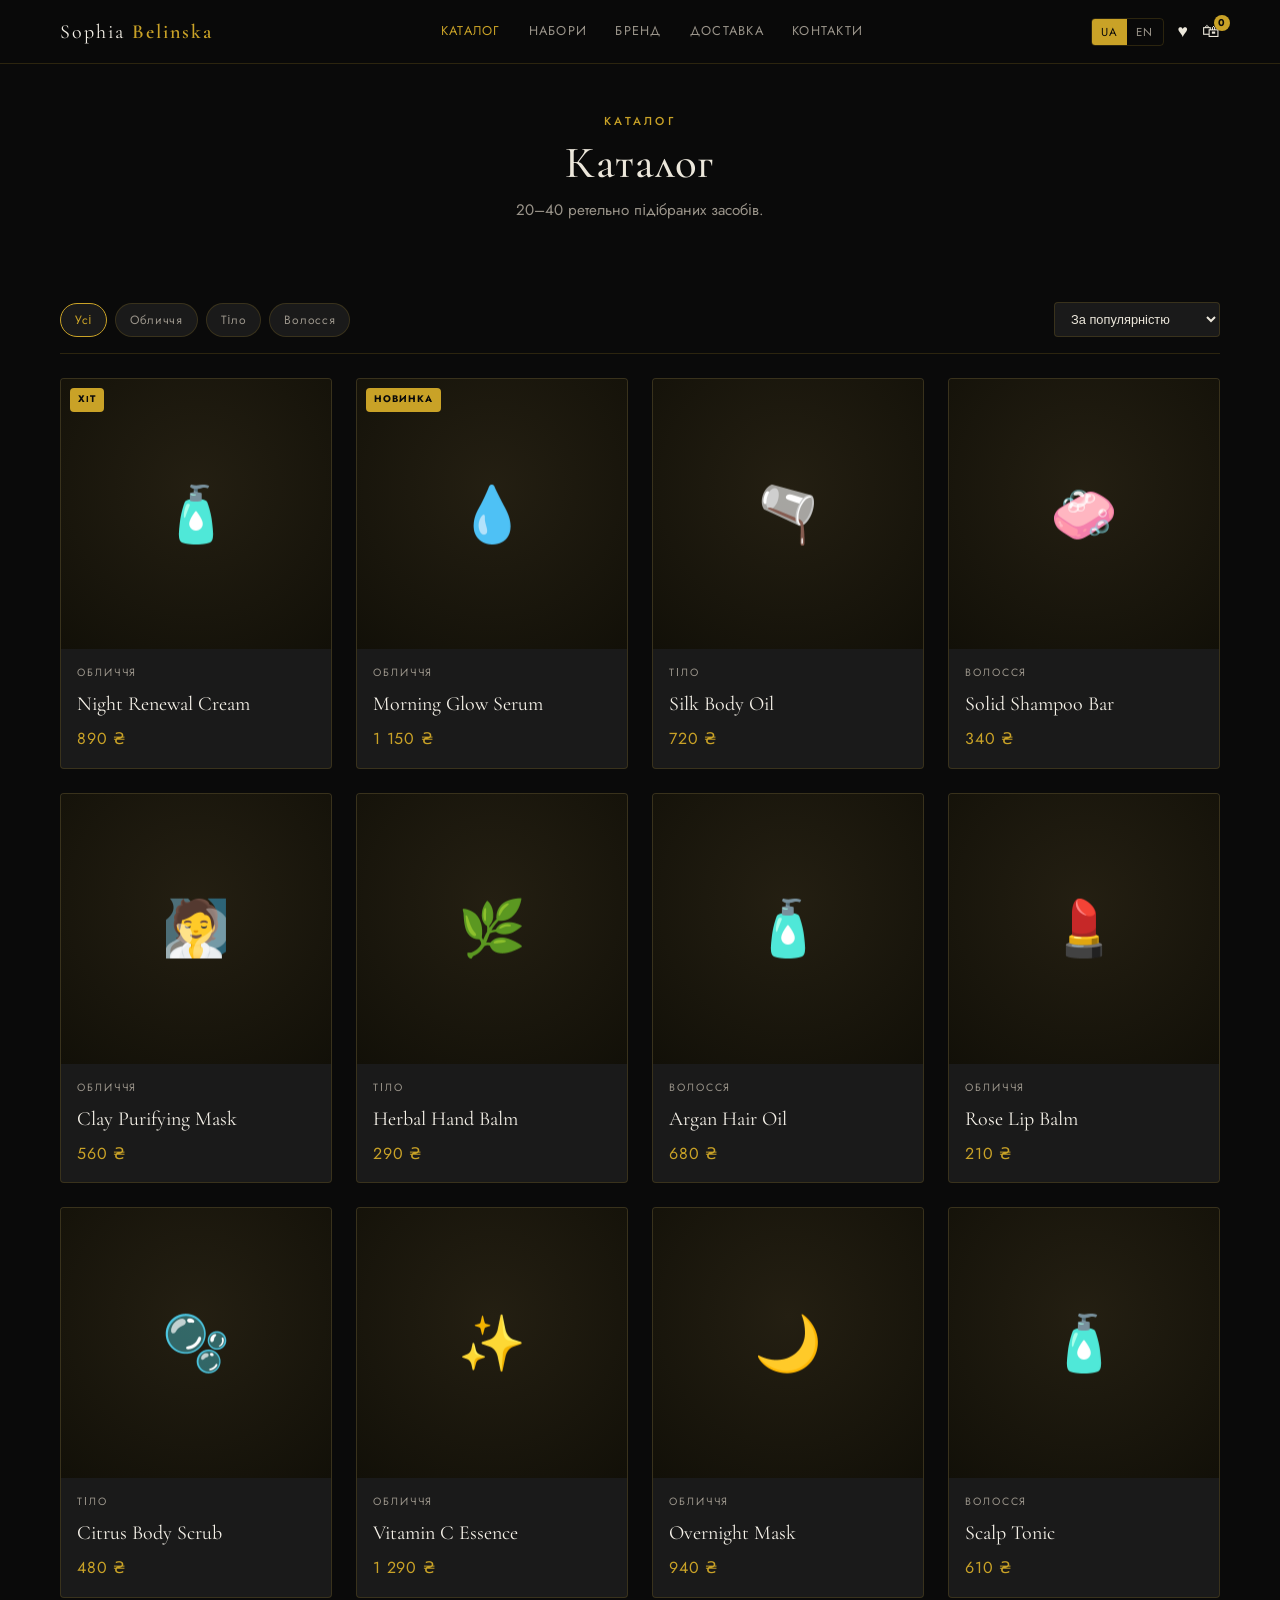
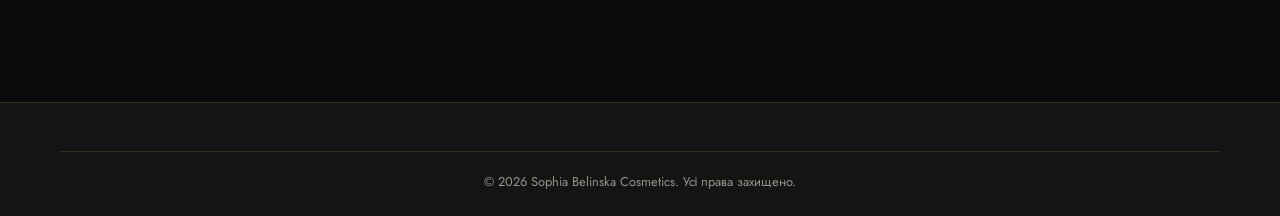
==== catalog.html @ 3508a767 "Прототип вітрини: головна, каталог, картка товару" ====
<!DOCTYPE html>
<html lang="ua">
<head>
  <meta charset="UTF-8" />
  <meta name="viewport" content="width=device-width, initial-scale=1.0" />
  <title>Каталог — Sophia Belinska Cosmetics</title>
  <meta name="description" content="Каталог преміальної косметики Sophia Belinska." />
  <link rel="preconnect" href="https://fonts.googleapis.com" />
  <link rel="preconnect" href="https://fonts.gstatic.com" crossorigin />
  <link href="https://fonts.googleapis.com/css2?family=Cormorant+Garamond:wght@400;500;600&family=Jost:wght@300;400;500&display=swap" rel="stylesheet" />
  <link rel="stylesheet" href="css/style.css" />
</head>
<body>
  <header class="header">
    <div class="container header-inner">
      <a href="index.html" class="logo">Sophia <b>Belinska</b></a>
      <nav class="nav">
        <a href="catalog.html" class="active" data-i18n="nav.catalog">Каталог</a>
        <a href="catalog.html" data-i18n="nav.bundles">Набори</a>
        <a href="index.html#about" data-i18n="nav.about">Бренд</a>
        <a href="index.html" data-i18n="nav.delivery">Доставка</a>
        <a href="index.html" data-i18n="nav.contacts">Контакти</a>
      </nav>
      <div class="header-actions">
        <div class="lang">
          <button data-lang="ua">UA</button>
          <button data-lang="en">EN</button>
        </div>
        <button class="icon-btn" aria-label="Wishlist">♥</button>
        <button class="icon-btn" aria-label="Cart">🛍<span class="cart-count">0</span></button>
        <button class="burger" aria-label="Menu"><span></span><span></span><span></span></button>
      </div>
    </div>
  </header>

  <nav class="mobile-menu">
    <a href="catalog.html" data-i18n="nav.catalog">Каталог</a>
    <a href="catalog.html" data-i18n="nav.bundles">Набори</a>
    <a href="index.html#about" data-i18n="nav.about">Бренд</a>
    <a href="index.html" data-i18n="nav.delivery">Доставка</a>
    <a href="index.html" data-i18n="nav.contacts">Контакти</a>
  </nav>

  <div class="container">
    <div class="catalog-head">
      <p class="eyebrow" data-i18n="catalog.title">Каталог</p>
      <h1 class="section-title" data-i18n="catalog.title">Каталог</h1>
      <p class="section-sub" data-i18n="catalog.sub">20–40 ретельно підібраних засобів.</p>
    </div>

    <div class="toolbar">
      <div class="filters">
        <button class="chip active" data-i18n="filter.all">Усі</button>
        <button class="chip" data-i18n="filter.face">Обличчя</button>
        <button class="chip" data-i18n="filter.body">Тіло</button>
        <button class="chip" data-i18n="filter.hair">Волосся</button>
      </div>
      <select class="select">
        <option data-i18n="sort.popular">За популярністю</option>
        <option data-i18n="sort.priceAsc">Ціна: за зростанням</option>
        <option data-i18n="sort.priceDesc">Ціна: за спаданням</option>
      </select>
    </div>

    <div class="grid" style="padding-bottom:64px">
      <div class="card-wrap"><span class="card-badge" data-i18n="badge.best">Хіт</span><a href="product.html" class="card"><div class="card-media">🧴</div><div class="card-body"><span class="card-cat" data-i18n="cat.face">Обличчя</span><span class="card-name">Night Renewal Cream</span><span class="card-price">890 ₴</span></div></a></div>
      <div class="card-wrap"><span class="card-badge" data-i18n="badge.new">Новинка</span><a href="product.html" class="card"><div class="card-media">💧</div><div class="card-body"><span class="card-cat" data-i18n="cat.face">Обличчя</span><span class="card-name">Morning Glow Serum</span><span class="card-price">1 150 ₴</span></div></a></div>
      <div class="card-wrap"><a href="product.html" class="card"><div class="card-media">🫗</div><div class="card-body"><span class="card-cat" data-i18n="cat.body">Тіло</span><span class="card-name">Silk Body Oil</span><span class="card-price">720 ₴</span></div></a></div>
      <div class="card-wrap"><a href="product.html" class="card"><div class="card-media">🧼</div><div class="card-body"><span class="card-cat" data-i18n="cat.hair">Волосся</span><span class="card-name">Solid Shampoo Bar</span><span class="card-price">340 ₴</span></div></a></div>
      <div class="card-wrap"><a href="product.html" class="card"><div class="card-media">🧖</div><div class="card-body"><span class="card-cat" data-i18n="cat.face">Обличчя</span><span class="card-name">Clay Purifying Mask</span><span class="card-price">560 ₴</span></div></a></div>
      <div class="card-wrap"><a href="product.html" class="card"><div class="card-media">🌿</div><div class="card-body"><span class="card-cat" data-i18n="cat.body">Тіло</span><span class="card-name">Herbal Hand Balm</span><span class="card-price">290 ₴</span></div></a></div>
      <div class="card-wrap"><a href="product.html" class="card"><div class="card-media">🧴</div><div class="card-body"><span class="card-cat" data-i18n="cat.hair">Волосся</span><span class="card-name">Argan Hair Oil</span><span class="card-price">680 ₴</span></div></a></div>
      <div class="card-wrap"><a href="product.html" class="card"><div class="card-media">💄</div><div class="card-body"><span class="card-cat" data-i18n="cat.face">Обличчя</span><span class="card-name">Rose Lip Balm</span><span class="card-price">210 ₴</span></div></a></div>
      <div class="card-wrap"><a href="product.html" class="card"><div class="card-media">🫧</div><div class="card-body"><span class="card-cat" data-i18n="cat.body">Тіло</span><span class="card-name">Citrus Body Scrub</span><span class="card-price">480 ₴</span></div></a></div>
      <div class="card-wrap"><a href="product.html" class="card"><div class="card-media">✨</div><div class="card-body"><span class="card-cat" data-i18n="cat.face">Обличчя</span><span class="card-name">Vitamin C Essence</span><span class="card-price">1 290 ₴</span></div></a></div>
      <div class="card-wrap"><a href="product.html" class="card"><div class="card-media">🌙</div><div class="card-body"><span class="card-cat" data-i18n="cat.face">Обличчя</span><span class="card-name">Overnight Mask</span><span class="card-price">940 ₴</span></div></a></div>
      <div class="card-wrap"><a href="product.html" class="card"><div class="card-media">🧴</div><div class="card-body"><span class="card-cat" data-i18n="cat.hair">Волосся</span><span class="card-name">Scalp Tonic</span><span class="card-price">610 ₴</span></div></a></div>
    </div>
  </div>

  <footer class="footer">
    <div class="container">
      <div class="footer-bottom">
        © 2026 Sophia Belinska Cosmetics. <span data-i18n="foot.rights">Усі права захищено.</span>
      </div>
    </div>
  </footer>

  <script src="js/app.js"></script>
</body>
</html>
---- css/style.css ----
/* ============================================================
   Sophia Belinska Cosmetics — Design System
   Luxury black/gold, mobile-first
   ============================================================ */

:root {
  /* Palette */
  --black: #0a0a0a;
  --black-soft: #141414;
  --black-card: #1a1a1a;
  --gold: #c9a227;
  --gold-light: #e6c65c;
  --gold-soft: #d4af37;
  --cream: #f5f1e8;
  --text: #ece7db;
  --text-muted: #9a948a;
  --line: rgba(201, 162, 39, 0.18);

  /* Typography */
  --font-head: "Cormorant Garamond", Georgia, "Times New Roman", serif;
  --font-body: "Jost", -apple-system, BlinkMacSystemFont, "Segoe UI", sans-serif;

  /* Layout */
  --maxw: 1200px;
  --radius: 4px;
  --header-h: 64px;
  --transition: 0.3s ease;
}

/* ---------- Reset ---------- */
*,
*::before,
*::after {
  box-sizing: border-box;
  margin: 0;
  padding: 0;
}

html {
  scroll-behavior: smooth;
  -webkit-text-size-adjust: 100%;
}

body {
  font-family: var(--font-body);
  background: var(--black);
  color: var(--text);
  line-height: 1.6;
  font-size: 16px;
  overflow-x: hidden;
}

img {
  max-width: 100%;
  display: block;
}

a {
  color: inherit;
  text-decoration: none;
  transition: color var(--transition);
}

button {
  font-family: inherit;
  cursor: pointer;
}

ul {
  list-style: none;
}

h1, h2, h3, h4 {
  font-family: var(--font-head);
  font-weight: 500;
  line-height: 1.15;
  letter-spacing: 0.5px;
}

/* ---------- Utilities ---------- */
.container {
  width: 100%;
  max-width: var(--maxw);
  margin: 0 auto;
  padding: 0 20px;
}

.gold {
  color: var(--gold);
}

.eyebrow {
  font-size: 0.72rem;
  letter-spacing: 0.28em;
  text-transform: uppercase;
  color: var(--gold);
  font-weight: 500;
}

.section {
  padding: 64px 0;
}

.section-title {
  font-size: clamp(1.8rem, 5vw, 2.8rem);
  text-align: center;
  margin: 8px 0 8px;
}

.section-sub {
  text-align: center;
  color: var(--text-muted);
  max-width: 540px;
  margin: 0 auto 40px;
  font-size: 0.95rem;
}

/* ---------- Buttons ---------- */
.btn {
  display: inline-flex;
  align-items: center;
  justify-content: center;
  gap: 8px;
  padding: 14px 32px;
  border: 1px solid var(--gold);
  background: transparent;
  color: var(--gold);
  font-size: 0.78rem;
  letter-spacing: 0.18em;
  text-transform: uppercase;
  border-radius: var(--radius);
  transition: all var(--transition);
}

.btn:hover {
  background: var(--gold);
  color: var(--black);
}

.btn-fill {
  background: var(--gold);
  color: var(--black);
}

.btn-fill:hover {
  background: var(--gold-light);
  border-color: var(--gold-light);
}

.btn-block {
  width: 100%;
}

/* ---------- Header ---------- */
.header {
  position: sticky;
  top: 0;
  z-index: 100;
  height: var(--header-h);
  background: rgba(10, 10, 10, 0.85);
  backdrop-filter: blur(12px);
  border-bottom: 1px solid var(--line);
}

.header-inner {
  height: 100%;
  display: flex;
  align-items: center;
  justify-content: space-between;
  gap: 16px;
}

.logo {
  font-family: var(--font-head);
  font-size: 1.25rem;
  letter-spacing: 0.1em;
  color: var(--cream);
  white-space: nowrap;
}

.logo b {
  color: var(--gold);
  font-weight: 600;
}

/* Desktop nav */
.nav {
  display: none;
  gap: 28px;
}

.nav a {
  font-size: 0.8rem;
  letter-spacing: 0.1em;
  text-transform: uppercase;
  color: var(--text-muted);
}

.nav a:hover,
.nav a.active {
  color: var(--gold);
}

.header-actions {
  display: flex;
  align-items: center;
  gap: 14px;
}

.icon-btn {
  background: none;
  border: none;
  color: var(--text);
  font-size: 1.1rem;
  line-height: 1;
  position: relative;
  transition: color var(--transition);
}

.icon-btn:hover {
  color: var(--gold);
}

.cart-count {
  position: absolute;
  top: -8px;
  right: -10px;
  background: var(--gold);
  color: var(--black);
  font-size: 0.62rem;
  font-weight: 700;
  min-width: 16px;
  height: 16px;
  border-radius: 8px;
  display: grid;
  place-items: center;
  padding: 0 4px;
}

/* Language switcher */
.lang {
  display: flex;
  border: 1px solid var(--line);
  border-radius: var(--radius);
  overflow: hidden;
}

.lang button {
  background: none;
  border: none;
  color: var(--text-muted);
  font-size: 0.72rem;
  letter-spacing: 0.1em;
  padding: 5px 9px;
  transition: all var(--transition);
}

.lang button.active {
  background: var(--gold);
  color: var(--black);
}

/* Burger */
.burger {
  display: inline-flex;
  flex-direction: column;
  gap: 4px;
  background: none;
  border: none;
  padding: 4px;
}

.burger span {
  width: 22px;
  height: 2px;
  background: var(--text);
  transition: var(--transition);
}

/* Mobile menu */
.mobile-menu {
  position: fixed;
  inset: var(--header-h) 0 0 0;
  background: var(--black);
  transform: translateX(100%);
  transition: transform var(--transition);
  z-index: 99;
  padding: 32px 24px;
  display: flex;
  flex-direction: column;
  gap: 4px;
}

.mobile-menu.open {
  transform: translateX(0);
}

.mobile-menu a {
  font-family: var(--font-head);
  font-size: 1.6rem;
  padding: 12px 0;
  border-bottom: 1px solid var(--line);
  color: var(--text);
}

.mobile-menu a:hover {
  color: var(--gold);
}

/* ---------- Hero (day/night) ---------- */
.hero {
  position: relative;
  min-height: calc(100vh - var(--header-h));
  display: grid;
  place-items: center;
  text-align: center;
  overflow: hidden;
  transition: background 1.2s ease;
  background: linear-gradient(160deg, #050505, #15130c 60%, #1d1708);
}

.hero.day {
  background: linear-gradient(160deg, #e9e2d2, #f3ecdc 60%, #efe7d2);
}

.hero-inner {
  position: relative;
  z-index: 2;
  padding: 40px 20px;
  transition: color 1.2s ease;
}

.hero.day .hero-inner {
  color: var(--black);
}

.hero h1 {
  font-size: clamp(2.6rem, 11vw, 6rem);
  letter-spacing: 0.02em;
  margin: 16px 0;
}

.hero p {
  max-width: 440px;
  margin: 0 auto 32px;
  color: var(--text-muted);
  transition: color 1.2s ease;
}

.hero.day p {
  color: #5a5245;
}

.hero-jar {
  font-size: clamp(4rem, 18vw, 9rem);
  line-height: 1;
  margin-bottom: 8px;
  transition: transform 1.2s ease, filter 1.2s ease;
  filter: drop-shadow(0 10px 30px rgba(201, 162, 39, 0.35));
}

.hero.day .hero-jar {
  filter: drop-shadow(0 10px 30px rgba(90, 82, 69, 0.2));
}

.hero-hint {
  position: absolute;
  bottom: 24px;
  left: 50%;
  transform: translateX(-50%);
  font-size: 0.72rem;
  letter-spacing: 0.2em;
  text-transform: uppercase;
  color: var(--text-muted);
  z-index: 2;
  animation: bob 2s ease-in-out infinite;
}

@keyframes bob {
  0%, 100% { transform: translate(-50%, 0); }
  50% { transform: translate(-50%, 8px); }
}

/* ---------- Product grid ---------- */
.grid {
  display: grid;
  grid-template-columns: repeat(2, 1fr);
  gap: 16px;
}

.card {
  background: var(--black-card);
  border: 1px solid var(--line);
  border-radius: var(--radius);
  overflow: hidden;
  transition: transform var(--transition), border-color var(--transition);
  display: flex;
  flex-direction: column;
}

.card:hover {
  transform: translateY(-4px);
  border-color: var(--gold);
}

.card-media {
  aspect-ratio: 1 / 1;
  display: grid;
  place-items: center;
  font-size: 3.4rem;
  background: radial-gradient(circle at 50% 40%, #241f12, #121008);
}

.card-body {
  padding: 16px;
  display: flex;
  flex-direction: column;
  gap: 6px;
  flex: 1;
}

.card-cat {
  font-size: 0.66rem;
  letter-spacing: 0.18em;
  text-transform: uppercase;
  color: var(--text-muted);
}

.card-name {
  font-family: var(--font-head);
  font-size: 1.25rem;
  color: var(--cream);
}

.card-price {
  margin-top: auto;
  color: var(--gold);
  font-size: 1rem;
  letter-spacing: 0.05em;
}

.card-badge {
  position: absolute;
  top: 10px;
  left: 10px;
  background: var(--gold);
  color: var(--black);
  font-size: 0.6rem;
  font-weight: 700;
  letter-spacing: 0.1em;
  text-transform: uppercase;
  padding: 4px 8px;
  border-radius: var(--radius);
}

.card-wrap {
  position: relative;
}

/* ---------- Category strip ---------- */
.cats {
  display: grid;
  grid-template-columns: repeat(2, 1fr);
  gap: 14px;
}

.cat {
  position: relative;
  aspect-ratio: 3 / 4;
  border: 1px solid var(--line);
  border-radius: var(--radius);
  display: grid;
  place-items: center;
  text-align: center;
  background: radial-gradient(circle at 50% 30%, #211c11, #0d0b07);
  transition: border-color var(--transition);
}

.cat:hover {
  border-color: var(--gold);
}

.cat-icon {
  font-size: 2.6rem;
  margin-bottom: 10px;
}

.cat-name {
  font-family: var(--font-head);
  font-size: 1.2rem;
}

/* ---------- Footer ---------- */
.footer {
  background: var(--black-soft);
  border-top: 1px solid var(--line);
  padding: 48px 0 24px;
  margin-top: 40px;
}

.footer-grid {
  display: grid;
  gap: 32px;
  margin-bottom: 32px;
}

.footer h4 {
  font-family: var(--font-body);
  font-size: 0.78rem;
  letter-spacing: 0.18em;
  text-transform: uppercase;
  color: var(--gold);
  margin-bottom: 14px;
}

.footer ul li {
  margin-bottom: 8px;
}

.footer a {
  color: var(--text-muted);
  font-size: 0.9rem;
}

.footer a:hover {
  color: var(--gold);
}

.footer-bottom {
  border-top: 1px solid var(--line);
  padding-top: 20px;
  text-align: center;
  color: var(--text-muted);
  font-size: 0.8rem;
}

/* ---------- Breadcrumb ---------- */
.breadcrumb {
  padding: 20px 0;
  font-size: 0.8rem;
  color: var(--text-muted);
}

.breadcrumb a:hover { color: var(--gold); }

/* ---------- Catalog layout ---------- */
.catalog-head {
  text-align: center;
  padding: 48px 0 24px;
}

.toolbar {
  display: flex;
  flex-wrap: wrap;
  gap: 10px;
  align-items: center;
  justify-content: space-between;
  padding: 16px 0;
  border-bottom: 1px solid var(--line);
  margin-bottom: 24px;
}

.filters {
  display: flex;
  flex-wrap: wrap;
  gap: 8px;
}

.chip {
  background: var(--black-card);
  border: 1px solid var(--line);
  color: var(--text-muted);
  font-size: 0.75rem;
  letter-spacing: 0.06em;
  padding: 7px 14px;
  border-radius: 999px;
  transition: all var(--transition);
}

.chip.active,
.chip:hover {
  border-color: var(--gold);
  color: var(--gold);
}

.select {
  background: var(--black-card);
  border: 1px solid var(--line);
  color: var(--text);
  padding: 8px 12px;
  border-radius: var(--radius);
  font-size: 0.8rem;
}

/* ---------- Product detail ---------- */
.pdp {
  display: grid;
  gap: 28px;
  padding: 24px 0 48px;
}

.pdp-gallery {
  display: flex;
  flex-direction: column;
  gap: 12px;
}

.pdp-main {
  aspect-ratio: 1 / 1;
  background: radial-gradient(circle at 50% 40%, #241f12, #121008);
  border: 1px solid var(--line);
  border-radius: var(--radius);
  display: grid;
  place-items: center;
  font-size: 7rem;
}

.pdp-thumbs {
  display: flex;
  gap: 10px;
}

.pdp-thumb {
  width: 68px;
  height: 68px;
  border: 1px solid var(--line);
  border-radius: var(--radius);
  display: grid;
  place-items: center;
  font-size: 1.6rem;
  background: #16130b;
  transition: border-color var(--transition);
}

.pdp-thumb.active,
.pdp-thumb:hover { border-color: var(--gold); }

.pdp-title {
  font-size: clamp(1.9rem, 6vw, 2.6rem);
  margin: 6px 0 10px;
}

.pdp-price {
  color: var(--gold);
  font-size: 1.6rem;
  margin: 10px 0 20px;
}

.rating { color: var(--gold); letter-spacing: 2px; }

.variant-group { margin: 18px 0; }

.variant-label {
  font-size: 0.72rem;
  letter-spacing: 0.16em;
  text-transform: uppercase;
  color: var(--text-muted);
  margin-bottom: 10px;
}

.variant-opts { display: flex; flex-wrap: wrap; gap: 8px; }

.variant {
  border: 1px solid var(--line);
  background: var(--black-card);
  color: var(--text);
  padding: 9px 16px;
  border-radius: var(--radius);
  font-size: 0.82rem;
  transition: all var(--transition);
}

.variant.active,
.variant:hover { border-color: var(--gold); color: var(--gold); }

.pdp-actions {
  display: flex;
  gap: 12px;
  margin: 24px 0;
}

.qty {
  display: flex;
  align-items: center;
  border: 1px solid var(--line);
  border-radius: var(--radius);
}

.qty button {
  background: none;
  border: none;
  color: var(--gold);
  font-size: 1.2rem;
  width: 42px;
  height: 48px;
}

.qty input {
  width: 44px;
  background: none;
  border: none;
  color: var(--text);
  text-align: center;
  font-size: 1rem;
}

.accordion {
  border-top: 1px solid var(--line);
  margin-top: 28px;
}

.acc-item { border-bottom: 1px solid var(--line); }

.acc-head {
  width: 100%;
  background: none;
  border: none;
  color: var(--text);
  text-align: left;
  padding: 18px 0;
  display: flex;
  justify-content: space-between;
  align-items: center;
  font-size: 0.78rem;
  letter-spacing: 0.14em;
  text-transform: uppercase;
}

.acc-head:hover { color: var(--gold); }

.acc-body {
  display: none;
  padding: 0 0 18px;
  color: var(--text-muted);
  font-size: 0.92rem;
}

.acc-item.open .acc-body { display: block; }
.acc-item.open .acc-head { color: var(--gold); }

/* Sticky add-to-cart on mobile */
.sticky-buy {
  position: fixed;
  left: 0; right: 0; bottom: 0;
  background: rgba(10,10,10,0.95);
  backdrop-filter: blur(10px);
  border-top: 1px solid var(--line);
  padding: 12px 20px;
  display: flex;
  gap: 12px;
  align-items: center;
  z-index: 90;
}

.sticky-buy .sb-price { color: var(--gold); font-size: 1.1rem; }

/* ---------- Responsive ---------- */
@media (min-width: 560px) {
  .grid { grid-template-columns: repeat(3, 1fr); }
  .cats { grid-template-columns: repeat(4, 1fr); }
}

@media (min-width: 900px) {
  .nav { display: flex; }
  .burger { display: none; }
  .grid { grid-template-columns: repeat(4, 1fr); gap: 24px; }
  .footer-grid { grid-template-columns: 2fr 1fr 1fr 1fr; }
  .pdp { grid-template-columns: 1fr 1fr; gap: 48px; align-items: start; }
  .pdp-gallery { flex-direction: row-reverse; }
  .pdp-main { flex: 1; }
  .pdp-thumbs { flex-direction: column; }
  .sticky-buy { display: none; }
  .section { padding: 88px 0; }
}

@media (prefers-reduced-motion: reduce) {
  *, *::before, *::after {
    animation-duration: 0.01ms !important;
    transition-duration: 0.01ms !important;
    scroll-behavior: auto !important;
  }
}
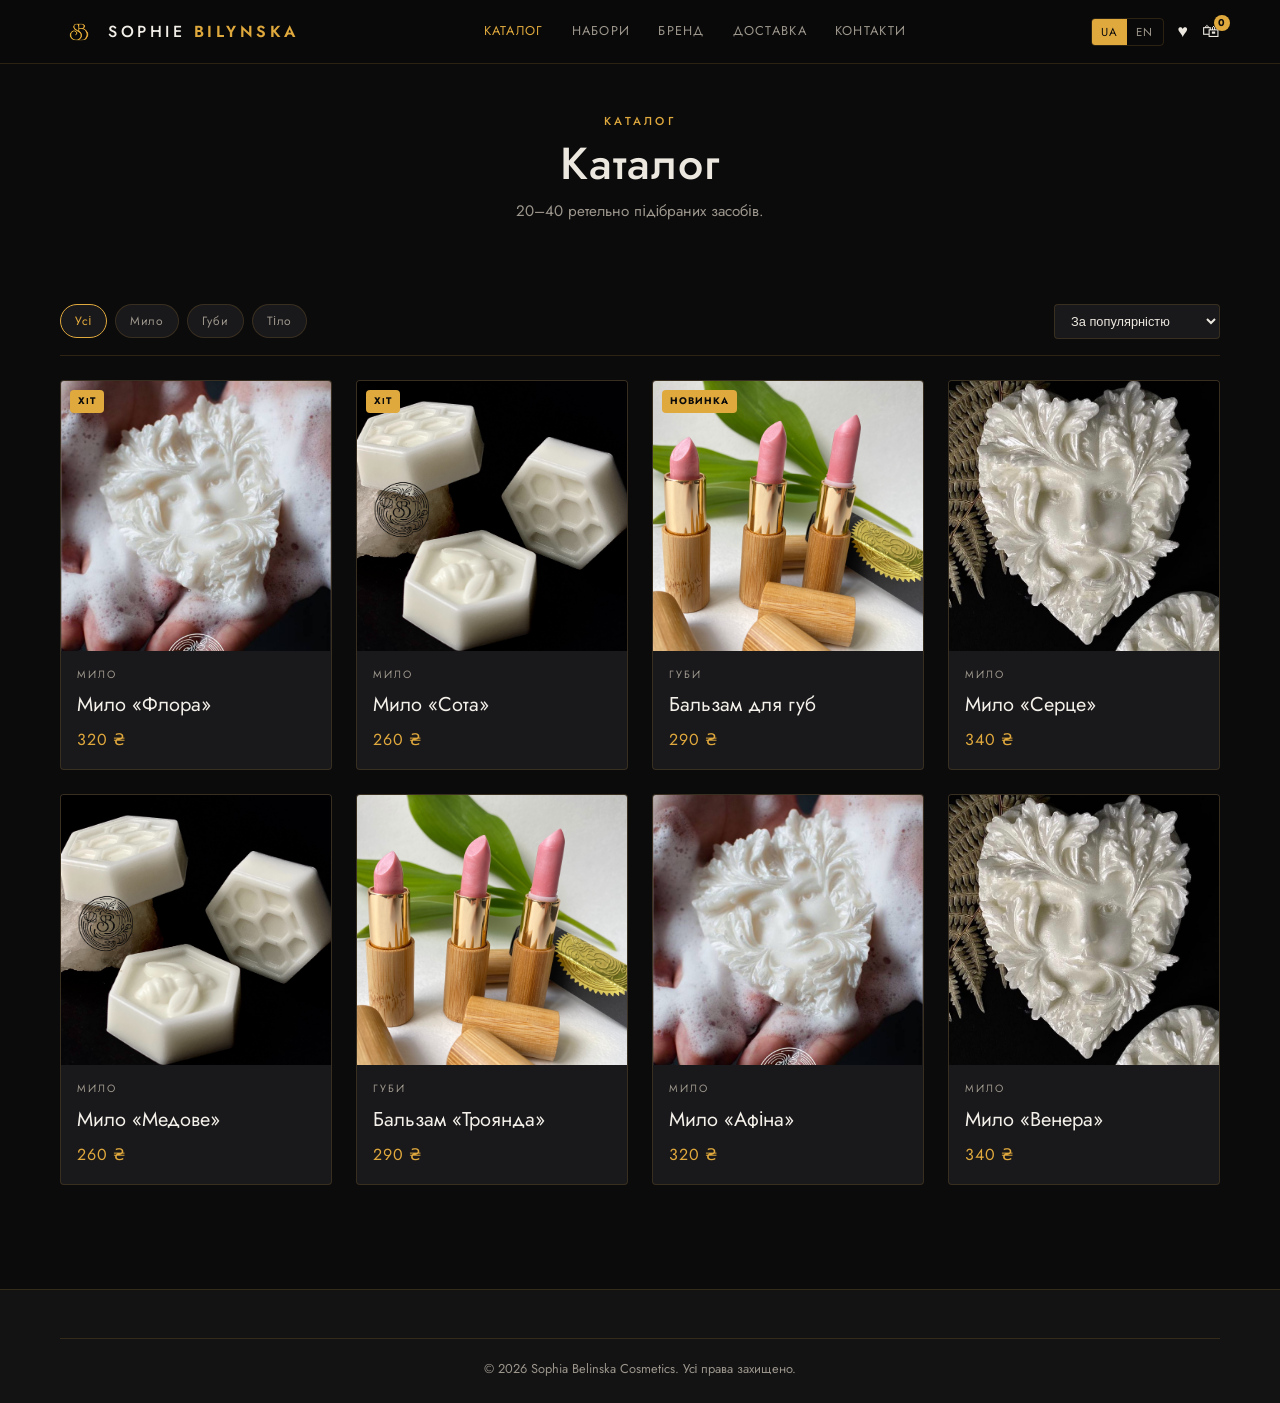
==== commit 7549c890: "Ребрендинг під реальні ассети: лого, фото продуктів, медове золото, Futura/Jost" ====
--- a/catalog.html
+++ b/catalog.html
@@ -7,13 +7,16 @@
   <meta name="description" content="Каталог преміальної косметики Sophia Belinska." />
   <link rel="preconnect" href="https://fonts.googleapis.com" />
   <link rel="preconnect" href="https://fonts.gstatic.com" crossorigin />
-  <link href="https://fonts.googleapis.com/css2?family=Cormorant+Garamond:wght@400;500;600&family=Jost:wght@300;400;500&display=swap" rel="stylesheet" />
+  <link href="https://fonts.googleapis.com/css2?family=Jost:wght@300;400;500;600;700&display=swap" rel="stylesheet" />
   <link rel="stylesheet" href="css/style.css" />
 </head>
 <body>
   <header class="header">
     <div class="container header-inner">
-      <a href="index.html" class="logo">Sophia <b>Belinska</b></a>
+      <a href="index.html" class="logo">
+        <img src="assets/logo/monogram.png" alt="Sophie Bilynska Cosmetics" />
+        <span class="logo-text">Sophie <b>Bilynska</b></span>
+      </a>
       <nav class="nav">
         <a href="catalog.html" class="active" data-i18n="nav.catalog">Каталог</a>
         <a href="catalog.html" data-i18n="nav.bundles">Набори</a>
@@ -51,9 +54,9 @@
     <div class="toolbar">
       <div class="filters">
         <button class="chip active" data-i18n="filter.all">Усі</button>
-        <button class="chip" data-i18n="filter.face">Обличчя</button>
-        <button class="chip" data-i18n="filter.body">Тіло</button>
-        <button class="chip" data-i18n="filter.hair">Волосся</button>
+        <button class="chip" data-i18n="cat.soap">Мило</button>
+        <button class="chip" data-i18n="cat.lips">Губи</button>
+        <button class="chip" data-i18n="cat.body">Тіло</button>
       </div>
       <select class="select">
         <option data-i18n="sort.popular">За популярністю</option>
@@ -63,18 +66,14 @@
     </div>
 
     <div class="grid" style="padding-bottom:64px">
-      <div class="card-wrap"><span class="card-badge" data-i18n="badge.best">Хіт</span><a href="product.html" class="card"><div class="card-media">🧴</div><div class="card-body"><span class="card-cat" data-i18n="cat.face">Обличчя</span><span class="card-name">Night Renewal Cream</span><span class="card-price">890 ₴</span></div></a></div>
-      <div class="card-wrap"><span class="card-badge" data-i18n="badge.new">Новинка</span><a href="product.html" class="card"><div class="card-media">💧</div><div class="card-body"><span class="card-cat" data-i18n="cat.face">Обличчя</span><span class="card-name">Morning Glow Serum</span><span class="card-price">1 150 ₴</span></div></a></div>
-      <div class="card-wrap"><a href="product.html" class="card"><div class="card-media">🫗</div><div class="card-body"><span class="card-cat" data-i18n="cat.body">Тіло</span><span class="card-name">Silk Body Oil</span><span class="card-price">720 ₴</span></div></a></div>
-      <div class="card-wrap"><a href="product.html" class="card"><div class="card-media">🧼</div><div class="card-body"><span class="card-cat" data-i18n="cat.hair">Волосся</span><span class="card-name">Solid Shampoo Bar</span><span class="card-price">340 ₴</span></div></a></div>
-      <div class="card-wrap"><a href="product.html" class="card"><div class="card-media">🧖</div><div class="card-body"><span class="card-cat" data-i18n="cat.face">Обличчя</span><span class="card-name">Clay Purifying Mask</span><span class="card-price">560 ₴</span></div></a></div>
-      <div class="card-wrap"><a href="product.html" class="card"><div class="card-media">🌿</div><div class="card-body"><span class="card-cat" data-i18n="cat.body">Тіло</span><span class="card-name">Herbal Hand Balm</span><span class="card-price">290 ₴</span></div></a></div>
-      <div class="card-wrap"><a href="product.html" class="card"><div class="card-media">🧴</div><div class="card-body"><span class="card-cat" data-i18n="cat.hair">Волосся</span><span class="card-name">Argan Hair Oil</span><span class="card-price">680 ₴</span></div></a></div>
-      <div class="card-wrap"><a href="product.html" class="card"><div class="card-media">💄</div><div class="card-body"><span class="card-cat" data-i18n="cat.face">Обличчя</span><span class="card-name">Rose Lip Balm</span><span class="card-price">210 ₴</span></div></a></div>
-      <div class="card-wrap"><a href="product.html" class="card"><div class="card-media">🫧</div><div class="card-body"><span class="card-cat" data-i18n="cat.body">Тіло</span><span class="card-name">Citrus Body Scrub</span><span class="card-price">480 ₴</span></div></a></div>
-      <div class="card-wrap"><a href="product.html" class="card"><div class="card-media">✨</div><div class="card-body"><span class="card-cat" data-i18n="cat.face">Обличчя</span><span class="card-name">Vitamin C Essence</span><span class="card-price">1 290 ₴</span></div></a></div>
-      <div class="card-wrap"><a href="product.html" class="card"><div class="card-media">🌙</div><div class="card-body"><span class="card-cat" data-i18n="cat.face">Обличчя</span><span class="card-name">Overnight Mask</span><span class="card-price">940 ₴</span></div></a></div>
-      <div class="card-wrap"><a href="product.html" class="card"><div class="card-media">🧴</div><div class="card-body"><span class="card-cat" data-i18n="cat.hair">Волосся</span><span class="card-name">Scalp Tonic</span><span class="card-price">610 ₴</span></div></a></div>
+      <div class="card-wrap"><span class="card-badge" data-i18n="badge.best">Хіт</span><a href="product.html" class="card"><div class="card-media-wrap"><div class="card-media" style="background-image:url('assets/products/soap-flora.jpg')"></div></div><div class="card-body"><span class="card-cat" data-i18n="cat.soap">Мило</span><span class="card-name">Мило «Флора»</span><span class="card-price">320 ₴</span></div></a></div>
+      <div class="card-wrap"><span class="card-badge" data-i18n="badge.best">Хіт</span><a href="product.html" class="card"><div class="card-media-wrap"><div class="card-media" style="background-image:url('assets/products/soap-honey.jpg')"></div></div><div class="card-body"><span class="card-cat" data-i18n="cat.soap">Мило</span><span class="card-name">Мило «Сота»</span><span class="card-price">260 ₴</span></div></a></div>
+      <div class="card-wrap"><span class="card-badge" data-i18n="badge.new">Новинка</span><a href="product.html" class="card"><div class="card-media-wrap"><div class="card-media" style="background-image:url('assets/products/lipstick.jpg')"></div></div><div class="card-body"><span class="card-cat" data-i18n="cat.lips">Губи</span><span class="card-name">Бальзам для губ</span><span class="card-price">290 ₴</span></div></a></div>
+      <div class="card-wrap"><a href="product.html" class="card"><div class="card-media-wrap"><div class="card-media" style="background-image:url('assets/products/soap-heart.png')"></div></div><div class="card-body"><span class="card-cat" data-i18n="cat.soap">Мило</span><span class="card-name">Мило «Серце»</span><span class="card-price">340 ₴</span></div></a></div>
+      <div class="card-wrap"><a href="product.html" class="card"><div class="card-media-wrap"><div class="card-media" style="background-image:url('assets/products/soap-honey.jpg')"></div></div><div class="card-body"><span class="card-cat" data-i18n="cat.soap">Мило</span><span class="card-name">Мило «Медове»</span><span class="card-price">260 ₴</span></div></a></div>
+      <div class="card-wrap"><a href="product.html" class="card"><div class="card-media-wrap"><div class="card-media" style="background-image:url('assets/products/lipstick.jpg')"></div></div><div class="card-body"><span class="card-cat" data-i18n="cat.lips">Губи</span><span class="card-name">Бальзам «Троянда»</span><span class="card-price">290 ₴</span></div></a></div>
+      <div class="card-wrap"><a href="product.html" class="card"><div class="card-media-wrap"><div class="card-media" style="background-image:url('assets/products/soap-flora.jpg')"></div></div><div class="card-body"><span class="card-cat" data-i18n="cat.soap">Мило</span><span class="card-name">Мило «Афіна»</span><span class="card-price">320 ₴</span></div></a></div>
+      <div class="card-wrap"><a href="product.html" class="card"><div class="card-media-wrap"><div class="card-media" style="background-image:url('assets/products/soap-heart.png')"></div></div><div class="card-body"><span class="card-cat" data-i18n="cat.soap">Мило</span><span class="card-name">Мило «Венера»</span><span class="card-price">340 ₴</span></div></a></div>
     </div>
   </div>
 
--- a/css/style.css
+++ b/css/style.css
@@ -1,24 +1,56 @@
 /* ============================================================
    Sophia Belinska Cosmetics — Design System
-   Luxury black/gold, mobile-first
+   Brand: warm honey-gold, black, pearl white, botanical, handcrafted
+   Mobile-first
    ============================================================ */
 
+/* Brand font: Futura PT (local, licensed). Public fallback: Jost. */
+@font-face {
+  font-family: "Futura PT";
+  src: url("../assets/fonts/FUTURAPTBOOK.OTF") format("opentype");
+  font-weight: 400;
+  font-display: swap;
+}
+@font-face {
+  font-family: "Futura PT";
+  src: url("../assets/fonts/FUTURAPTMEDIUM.OTF") format("opentype");
+  font-weight: 500;
+  font-display: swap;
+}
+@font-face {
+  font-family: "Futura PT";
+  src: url("../assets/fonts/FUTURAPTDEMI.OTF") format("opentype");
+  font-weight: 600;
+  font-display: swap;
+}
+@font-face {
+  font-family: "Futura PT";
+  src: url("../assets/fonts/FUTURAPTLIGHT.OTF") format("opentype");
+  font-weight: 300;
+  font-display: swap;
+}
+
 :root {
-  /* Palette */
-  --black: #0a0a0a;
-  --black-soft: #141414;
-  --black-card: #1a1a1a;
-  --gold: #c9a227;
-  --gold-light: #e6c65c;
-  --gold-soft: #d4af37;
-  --cream: #f5f1e8;
-  --text: #ece7db;
-  --text-muted: #9a948a;
-  --line: rgba(201, 162, 39, 0.18);
-
-  /* Typography */
-  --font-head: "Cormorant Garamond", Georgia, "Times New Roman", serif;
-  --font-body: "Jost", -apple-system, BlinkMacSystemFont, "Segoe UI", sans-serif;
+  /* Palette — warm honey gold from real packaging */
+  --black: #0b0b0c;
+  --black-soft: #131314;
+  --black-card: #19181a;
+  --gold: #e0a93d;
+  --gold-light: #f0c667;
+  --gold-soft: #cf9a34;
+  --gold-deep: #b9822a;
+  --pearl: #f3efe9;
+  --cream: #f3efe9;
+  --text: #ece8e0;
+  --text-muted: #9c968c;
+  --line: rgba(224, 169, 61, 0.16);
+
+  /* Gradient gold (matches the logo) */
+  --gold-grad: linear-gradient(135deg, #f0c667, #e0a93d 55%, #b9822a);
+
+  /* Typography — geometric, brand Futura with Jost fallback */
+  --font-head: "Futura PT", "Jost", -apple-system, BlinkMacSystemFont, "Segoe UI", sans-serif;
+  --font-body: "Futura PT", "Jost", -apple-system, BlinkMacSystemFont, "Segoe UI", sans-serif;
 
   /* Layout */
   --maxw: 1200px;
@@ -73,8 +105,17 @@
 h1, h2, h3, h4 {
   font-family: var(--font-head);
   font-weight: 500;
-  line-height: 1.15;
-  letter-spacing: 0.5px;
+  line-height: 1.18;
+  letter-spacing: 0.02em;
+  text-transform: none;
+}
+
+/* Gold gradient text accent */
+.gold-grad {
+  background: var(--gold-grad);
+  -webkit-background-clip: text;
+  background-clip: text;
+  color: transparent;
 }
 
 /* ---------- Utilities ---------- */
@@ -171,14 +212,27 @@
 }
 
 .logo {
+  display: flex;
+  align-items: center;
+  gap: 10px;
+  white-space: nowrap;
+}
+
+.logo img {
+  height: 38px;
+  width: auto;
+}
+
+.logo-text {
   font-family: var(--font-head);
-  font-size: 1.25rem;
-  letter-spacing: 0.1em;
+  font-size: 1rem;
+  letter-spacing: 0.22em;
+  text-transform: uppercase;
   color: var(--cream);
-  white-space: nowrap;
-}
-
-.logo b {
+  font-weight: 500;
+}
+
+.logo-text b {
   color: var(--gold);
   font-weight: 600;
 }
@@ -351,17 +405,40 @@
   color: #5a5245;
 }
 
-.hero-jar {
-  font-size: clamp(4rem, 18vw, 9rem);
-  line-height: 1;
-  margin-bottom: 8px;
-  transition: transform 1.2s ease, filter 1.2s ease;
-  filter: drop-shadow(0 10px 30px rgba(201, 162, 39, 0.35));
-}
-
-.hero.day .hero-jar {
-  filter: drop-shadow(0 10px 30px rgba(90, 82, 69, 0.2));
-}
+.hero-emblem {
+  width: clamp(120px, 34vw, 200px);
+  height: auto;
+  margin: 0 auto 4px;
+  transition: filter 1.2s ease, transform 1.2s ease;
+  filter: drop-shadow(0 12px 40px rgba(224, 169, 61, 0.45));
+}
+
+.hero.day .hero-emblem {
+  filter: drop-shadow(0 12px 40px rgba(120, 96, 50, 0.25));
+}
+
+.hero-photo {
+  position: absolute;
+  inset: 0;
+  z-index: 1;
+  background-size: cover;
+  background-position: center;
+  opacity: 0.22;
+  transition: opacity 1.2s ease;
+}
+
+.hero.day .hero-photo { opacity: 0.12; }
+
+.hero::after {
+  content: "";
+  position: absolute;
+  inset: 0;
+  z-index: 1;
+  background: radial-gradient(circle at 50% 42%, transparent 20%, rgba(11,11,12,0.7) 85%);
+  transition: opacity 1.2s ease;
+}
+
+.hero.day::after { opacity: 0; }
 
 .hero-hint {
   position: absolute;
@@ -405,11 +482,20 @@
 
 .card-media {
   aspect-ratio: 1 / 1;
+  background: #0d0c0e;
+  background-size: cover;
+  background-position: center;
   display: grid;
   place-items: center;
   font-size: 3.4rem;
-  background: radial-gradient(circle at 50% 40%, #241f12, #121008);
-}
+  transition: transform var(--transition);
+}
+
+.card:hover .card-media {
+  transform: scale(1.04);
+}
+
+.card-media-wrap { overflow: hidden; }
 
 .card-body {
   padding: 16px;
@@ -607,7 +693,9 @@
 
 .pdp-main {
   aspect-ratio: 1 / 1;
-  background: radial-gradient(circle at 50% 40%, #241f12, #121008);
+  background: #0d0c0e;
+  background-size: cover;
+  background-position: center;
   border: 1px solid var(--line);
   border-radius: var(--radius);
   display: grid;
@@ -625,11 +713,11 @@
   height: 68px;
   border: 1px solid var(--line);
   border-radius: var(--radius);
-  display: grid;
-  place-items: center;
-  font-size: 1.6rem;
   background: #16130b;
+  background-size: cover;
+  background-position: center;
   transition: border-color var(--transition);
+  cursor: pointer;
 }
 
 .pdp-thumb.active,
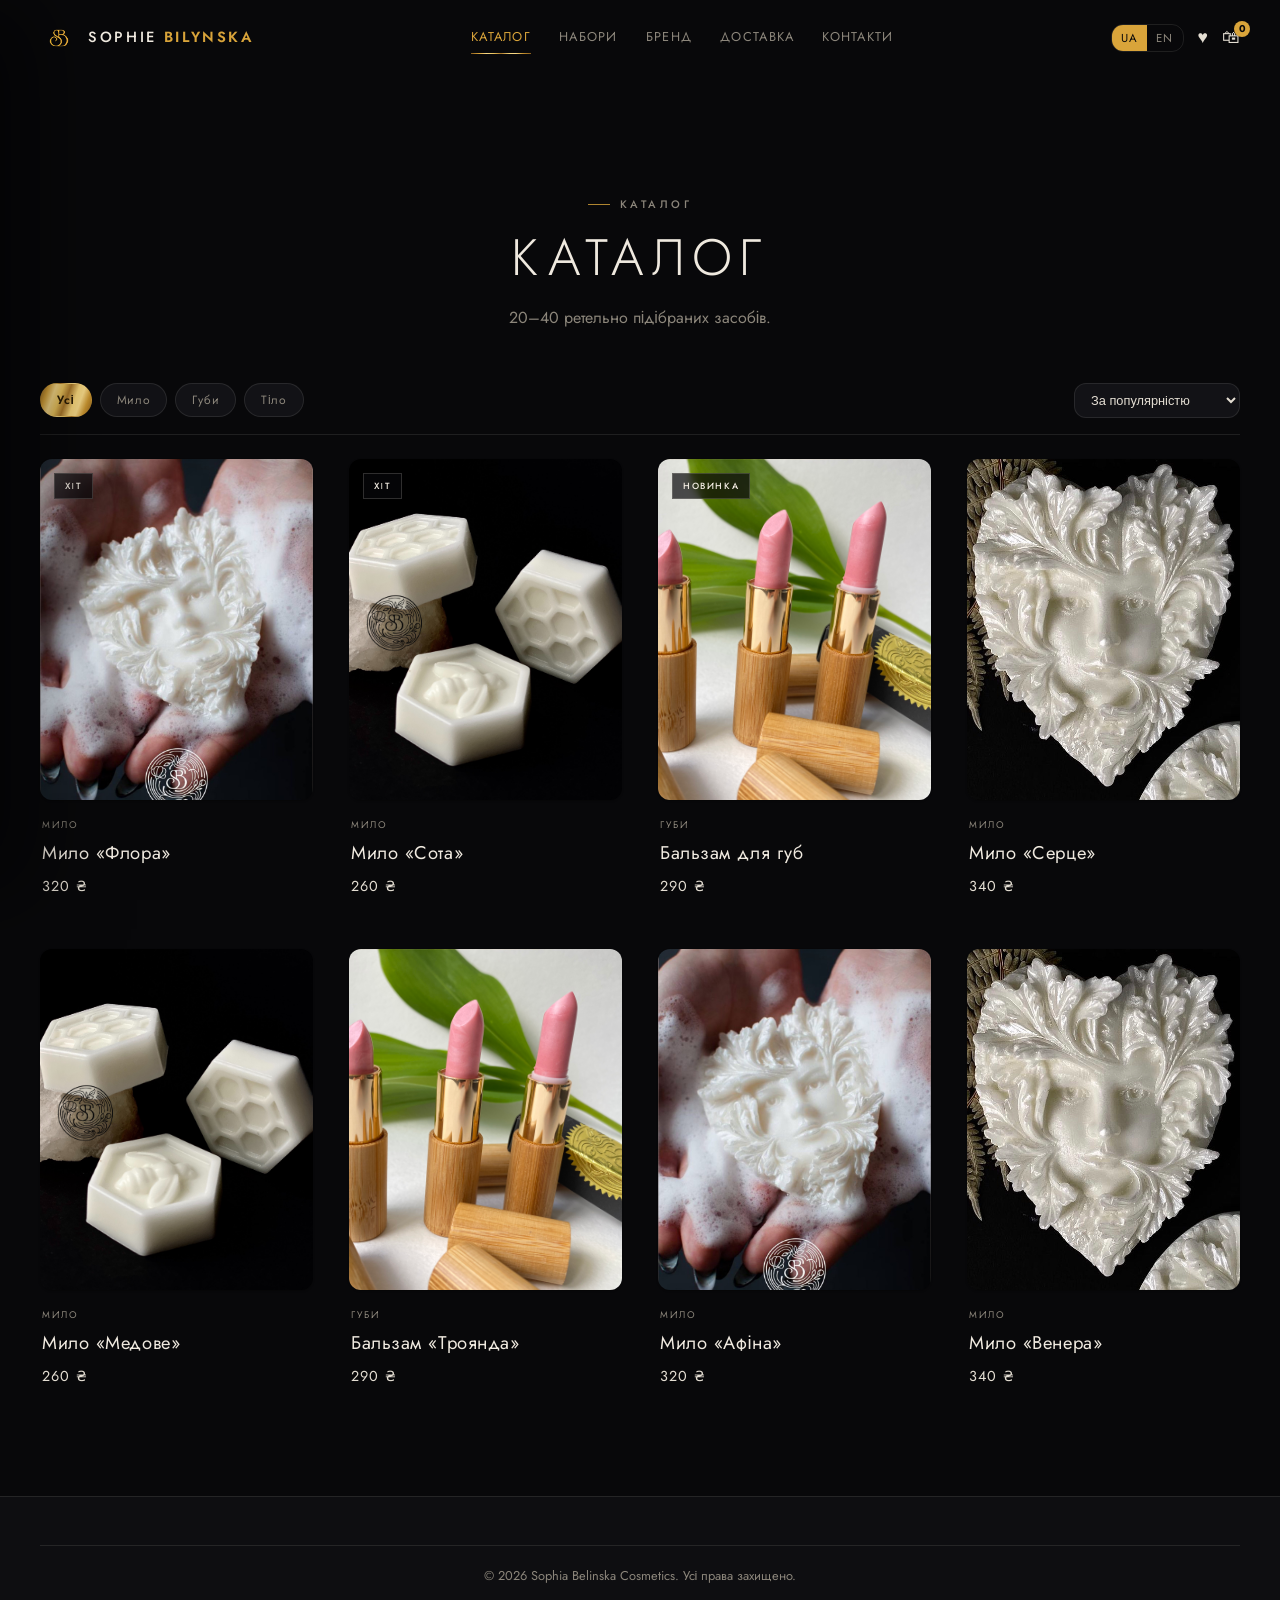
==== commit fd0c9ff0: "feat: unified hero — scroll image-sequence background with brand text on the left" ====
--- a/catalog.html
+++ b/catalog.html
@@ -66,14 +66,14 @@
     </div>
 
     <div class="grid" style="padding-bottom:64px">
-      <div class="card-wrap"><span class="card-badge" data-i18n="badge.best">Хіт</span><a href="product.html" class="card"><div class="card-media-wrap"><div class="card-media" style="background-image:url('assets/products/soap-flora.jpg')"></div></div><div class="card-body"><span class="card-cat" data-i18n="cat.soap">Мило</span><span class="card-name">Мило «Флора»</span><span class="card-price">320 ₴</span></div></a></div>
-      <div class="card-wrap"><span class="card-badge" data-i18n="badge.best">Хіт</span><a href="product.html" class="card"><div class="card-media-wrap"><div class="card-media" style="background-image:url('assets/products/soap-honey.jpg')"></div></div><div class="card-body"><span class="card-cat" data-i18n="cat.soap">Мило</span><span class="card-name">Мило «Сота»</span><span class="card-price">260 ₴</span></div></a></div>
-      <div class="card-wrap"><span class="card-badge" data-i18n="badge.new">Новинка</span><a href="product.html" class="card"><div class="card-media-wrap"><div class="card-media" style="background-image:url('assets/products/lipstick.jpg')"></div></div><div class="card-body"><span class="card-cat" data-i18n="cat.lips">Губи</span><span class="card-name">Бальзам для губ</span><span class="card-price">290 ₴</span></div></a></div>
-      <div class="card-wrap"><a href="product.html" class="card"><div class="card-media-wrap"><div class="card-media" style="background-image:url('assets/products/soap-heart.png')"></div></div><div class="card-body"><span class="card-cat" data-i18n="cat.soap">Мило</span><span class="card-name">Мило «Серце»</span><span class="card-price">340 ₴</span></div></a></div>
-      <div class="card-wrap"><a href="product.html" class="card"><div class="card-media-wrap"><div class="card-media" style="background-image:url('assets/products/soap-honey.jpg')"></div></div><div class="card-body"><span class="card-cat" data-i18n="cat.soap">Мило</span><span class="card-name">Мило «Медове»</span><span class="card-price">260 ₴</span></div></a></div>
-      <div class="card-wrap"><a href="product.html" class="card"><div class="card-media-wrap"><div class="card-media" style="background-image:url('assets/products/lipstick.jpg')"></div></div><div class="card-body"><span class="card-cat" data-i18n="cat.lips">Губи</span><span class="card-name">Бальзам «Троянда»</span><span class="card-price">290 ₴</span></div></a></div>
-      <div class="card-wrap"><a href="product.html" class="card"><div class="card-media-wrap"><div class="card-media" style="background-image:url('assets/products/soap-flora.jpg')"></div></div><div class="card-body"><span class="card-cat" data-i18n="cat.soap">Мило</span><span class="card-name">Мило «Афіна»</span><span class="card-price">320 ₴</span></div></a></div>
-      <div class="card-wrap"><a href="product.html" class="card"><div class="card-media-wrap"><div class="card-media" style="background-image:url('assets/products/soap-heart.png')"></div></div><div class="card-body"><span class="card-cat" data-i18n="cat.soap">Мило</span><span class="card-name">Мило «Венера»</span><span class="card-price">340 ₴</span></div></a></div>
+      <div class="card-wrap reveal"><span class="card-badge" data-i18n="badge.best">Хіт</span><a href="product.html" class="card"><div class="card-media-wrap"><div class="card-media" style="background-image:url('assets/products/soap-flora.jpg')"></div></div><div class="card-body"><span class="card-cat" data-i18n="cat.soap">Мило</span><span class="card-name">Мило «Флора»</span><span class="card-price">320 ₴</span></div></a></div>
+      <div class="card-wrap reveal" data-delay="1"><span class="card-badge" data-i18n="badge.best">Хіт</span><a href="product.html" class="card"><div class="card-media-wrap"><div class="card-media" style="background-image:url('assets/products/soap-honey.jpg')"></div></div><div class="card-body"><span class="card-cat" data-i18n="cat.soap">Мило</span><span class="card-name">Мило «Сота»</span><span class="card-price">260 ₴</span></div></a></div>
+      <div class="card-wrap reveal" data-delay="2"><span class="card-badge" data-i18n="badge.new">Новинка</span><a href="product.html" class="card"><div class="card-media-wrap"><div class="card-media" style="background-image:url('assets/products/lipstick.jpg')"></div></div><div class="card-body"><span class="card-cat" data-i18n="cat.lips">Губи</span><span class="card-name">Бальзам для губ</span><span class="card-price">290 ₴</span></div></a></div>
+      <div class="card-wrap reveal" data-delay="3"><a href="product.html" class="card"><div class="card-media-wrap"><div class="card-media" style="background-image:url('assets/products/soap-heart.png')"></div></div><div class="card-body"><span class="card-cat" data-i18n="cat.soap">Мило</span><span class="card-name">Мило «Серце»</span><span class="card-price">340 ₴</span></div></a></div>
+      <div class="card-wrap reveal"><a href="product.html" class="card"><div class="card-media-wrap"><div class="card-media" style="background-image:url('assets/products/soap-honey.jpg')"></div></div><div class="card-body"><span class="card-cat" data-i18n="cat.soap">Мило</span><span class="card-name">Мило «Медове»</span><span class="card-price">260 ₴</span></div></a></div>
+      <div class="card-wrap reveal" data-delay="1"><a href="product.html" class="card"><div class="card-media-wrap"><div class="card-media" style="background-image:url('assets/products/lipstick.jpg')"></div></div><div class="card-body"><span class="card-cat" data-i18n="cat.lips">Губи</span><span class="card-name">Бальзам «Троянда»</span><span class="card-price">290 ₴</span></div></a></div>
+      <div class="card-wrap reveal" data-delay="2"><a href="product.html" class="card"><div class="card-media-wrap"><div class="card-media" style="background-image:url('assets/products/soap-flora.jpg')"></div></div><div class="card-body"><span class="card-cat" data-i18n="cat.soap">Мило</span><span class="card-name">Мило «Афіна»</span><span class="card-price">320 ₴</span></div></a></div>
+      <div class="card-wrap reveal" data-delay="3"><a href="product.html" class="card"><div class="card-media-wrap"><div class="card-media" style="background-image:url('assets/products/soap-heart.png')"></div></div><div class="card-body"><span class="card-cat" data-i18n="cat.soap">Мило</span><span class="card-name">Мило «Венера»</span><span class="card-price">340 ₴</span></div></a></div>
     </div>
   </div>
 
--- a/css/style.css
+++ b/css/style.css
@@ -29,34 +29,79 @@
   font-weight: 300;
   font-display: swap;
 }
+@font-face {
+  font-family: "Futura PT";
+  src: url("../assets/fonts/FUTURAPTBOLD.OTF") format("opentype");
+  font-weight: 700;
+  font-display: swap;
+}
+@font-face {
+  font-family: "Futura PT";
+  src: url("../assets/fonts/FUTURAPTHEAVY.OTF") format("opentype");
+  font-weight: 800;
+  font-display: swap;
+}
 
 :root {
-  /* Palette — warm honey gold from real packaging */
-  --black: #0b0b0c;
-  --black-soft: #131314;
-  --black-card: #19181a;
-  --gold: #e0a93d;
-  --gold-light: #f0c667;
-  --gold-soft: #cf9a34;
-  --gold-deep: #b9822a;
-  --pearl: #f3efe9;
-  --cream: #f3efe9;
-  --text: #ece8e0;
-  --text-muted: #9c968c;
-  --line: rgba(224, 169, 61, 0.16);
-
-  /* Gradient gold (matches the logo) */
-  --gold-grad: linear-gradient(135deg, #f0c667, #e0a93d 55%, #b9822a);
-
-  /* Typography — geometric, brand Futura with Jost fallback */
+  /* Palette — deep warm black, bone/pearl, gold used sparingly as a rare accent.
+     Luxury palettes stay under ~5 active colours and lean on material contrast. */
+  --black: #08080a;
+  --black-soft: #0e0e11;
+  --black-card: #121216;
+
+  /* Gold — tuned to the polished metal of the brand's lipstick cases:
+     bright near-white glints, warm gold mids, deep bronze shadows.
+     Chrome-gold reads as metal only via alternating light/dark stops. */
+  --gold: #d9a43a;        /* base gold */
+  --gold-light: #f5d47a;  /* bright gold */
+  --gold-soft: #c6922f;   /* mid shade */
+  --gold-deep: #8a5e1e;   /* bronze shadow */
+  --gold-glint: #fff6df;  /* near-white specular highlight */
+
+  --pearl: #f4f1ea;
+  --cream: #efe9df;
+  --text: #e4ded3;
+  --text-muted: #8c867b;
+  /* Hairline borders — bone-coloured, not gold. Gold borders everywhere read cheap. */
+  --line: rgba(236, 230, 219, 0.1);
+  --line-strong: rgba(236, 230, 219, 0.18);
+
+  /* Chrome-gold: alternating specular glints and bronze shadows, like
+     light wrapping a polished metal cylinder. The repeated light/dark
+     bands are what make it read as shiny metal instead of flat yellow. */
+  --gold-grad: linear-gradient(
+    110deg,
+    #8a5e1e 0%,
+    #d9a43a 14%,
+    #f6d888 26%,
+    #e9c25c 38%,
+    #a9772a 50%,
+    #f5d47a 64%,
+    #f6d888 74%,
+    #c6922f 86%,
+    #8a5e1e 100%
+  );
+
+  /* Typography — single brand voice: Futura PT everywhere.
+     Display headlines lean on the Light weight at large sizes with wide
+     tracking for a geometric luxury feel; labels/body use Book/Medium. */
+  --font-display: "Futura PT", "Jost", -apple-system, BlinkMacSystemFont, "Segoe UI", sans-serif;
   --font-head: "Futura PT", "Jost", -apple-system, BlinkMacSystemFont, "Segoe UI", sans-serif;
   --font-body: "Futura PT", "Jost", -apple-system, BlinkMacSystemFont, "Segoe UI", sans-serif;
 
   /* Layout */
-  --maxw: 1200px;
-  --radius: 4px;
-  --header-h: 64px;
-  --transition: 0.3s ease;
+  --maxw: 1240px;
+  --radius: 12px;
+  --radius-sm: 8px;
+  --header-h: 76px;
+  --transition: 0.4s ease;
+
+  /* Generous spacing scale — whitespace is the cheapest luxury signal */
+  --space-section: clamp(72px, 12vw, 160px);
+
+  /* Motion — luxury easing: slow, confident, never bouncy */
+  --ease-lux: cubic-bezier(0.22, 1, 0.36, 1);
+  --ease-smooth: cubic-bezier(0.4, 0, 0.2, 1);
 }
 
 /* ---------- Reset ---------- */
@@ -103,11 +148,16 @@
 }
 
 h1, h2, h3, h4 {
-  font-family: var(--font-head);
-  font-weight: 500;
-  line-height: 1.18;
-  letter-spacing: 0.02em;
+  font-family: var(--font-display);
+  font-weight: 300;
+  line-height: 1.12;
+  letter-spacing: 0.04em;
   text-transform: none;
+  color: var(--cream);
+}
+
+body {
+  font-size: 16.5px;
 }
 
 /* Gold gradient text accent */
@@ -130,62 +180,117 @@
   color: var(--gold);
 }
 
+/* Eyebrow — quiet bone label with a short gold tick, not loud gold caps.
+   A restrained kicker reads more expensive than a bright tracked-out one. */
 .eyebrow {
-  font-size: 0.72rem;
-  letter-spacing: 0.28em;
-  text-transform: uppercase;
-  color: var(--gold);
+  display: inline-flex;
+  align-items: center;
+  gap: 10px;
+  font-family: var(--font-head);
+  font-size: 0.68rem;
+  letter-spacing: 0.32em;
+  text-transform: uppercase;
+  color: var(--text-muted);
   font-weight: 500;
 }
 
+.eyebrow::before {
+  content: "";
+  width: 22px;
+  height: 1px;
+  background: var(--gold);
+  opacity: 0.8;
+}
+
+/* Centered eyebrows: wrap in a flex-centered row so the gold tick sits beside it */
+.eyebrow[style*="text-align:center"] {
+  display: flex;
+  justify-content: center;
+}
+
 .section {
-  padding: 64px 0;
+  padding: var(--space-section) 0;
 }
 
 .section-title {
-  font-size: clamp(1.8rem, 5vw, 2.8rem);
+  font-family: var(--font-display);
+  font-weight: 300;
+  font-size: clamp(2rem, 5vw, 3.2rem);
+  line-height: 1.1;
+  letter-spacing: 0.14em;
+  text-transform: uppercase;
   text-align: center;
-  margin: 8px 0 8px;
+  margin: 18px 0 0;
 }
 
 .section-sub {
   text-align: center;
   color: var(--text-muted);
-  max-width: 540px;
-  margin: 0 auto 40px;
-  font-size: 0.95rem;
-}
-
-/* ---------- Buttons ---------- */
+  max-width: 480px;
+  margin: 18px auto 56px;
+  font-size: 1rem;
+  line-height: 1.7;
+}
+
+/* ---------- Buttons ----------
+   Outline button with a bone border that fills from the bottom on hover.
+   The slow sweep reads more considered than a shiny gradient. */
 .btn {
+  position: relative;
   display: inline-flex;
   align-items: center;
   justify-content: center;
-  gap: 8px;
-  padding: 14px 32px;
-  border: 1px solid var(--gold);
+  gap: 10px;
+  padding: 17px 42px;
+  border: 1px solid var(--line-strong);
   background: transparent;
+  color: var(--cream);
+  font-family: var(--font-head);
+  font-size: 0.72rem;
+  letter-spacing: 0.22em;
+  text-transform: uppercase;
+  border-radius: 999px;
+  overflow: hidden;
+  isolation: isolate;
+  transition: color 0.5s var(--ease-lux), border-color 0.5s var(--ease-lux);
+}
+
+.btn::before {
+  content: "";
+  position: absolute;
+  inset: 0;
+  z-index: -1;
+  background: var(--cream);
+  transform: translateY(101%);
+  transition: transform 0.5s var(--ease-lux);
+}
+
+.btn:hover {
+  color: var(--black);
+  border-color: var(--cream);
+}
+
+.btn:hover::before {
+  transform: translateY(0);
+}
+
+/* Primary (filled): solid bone that inverts to a gold-hairline outline on hover */
+.btn-fill {
+  background: var(--cream);
+  border-color: var(--cream);
+  color: var(--black);
+  font-weight: 600;
+}
+
+.btn-fill::before {
+  background: transparent;
+  transform: translateY(0);
+}
+
+.btn-fill:hover {
   color: var(--gold);
-  font-size: 0.78rem;
-  letter-spacing: 0.18em;
-  text-transform: uppercase;
-  border-radius: var(--radius);
-  transition: all var(--transition);
-}
-
-.btn:hover {
-  background: var(--gold);
-  color: var(--black);
-}
-
-.btn-fill {
-  background: var(--gold);
-  color: var(--black);
-}
-
-.btn-fill:hover {
-  background: var(--gold-light);
-  border-color: var(--gold-light);
+  border-color: var(--gold);
+  background: transparent;
 }
 
 .btn-block {
@@ -198,9 +303,33 @@
   top: 0;
   z-index: 100;
   height: var(--header-h);
-  background: rgba(10, 10, 10, 0.85);
-  backdrop-filter: blur(12px);
-  border-bottom: 1px solid var(--line);
+  background: transparent;
+  backdrop-filter: blur(0px);
+  border-bottom: 1px solid transparent;
+  transition: background var(--transition), border-color var(--transition),
+    height var(--transition), box-shadow var(--transition), backdrop-filter var(--transition);
+}
+
+/* Condensed state once the page is scrolled */
+.header.scrolled {
+  background: rgba(8, 8, 10, 0.82);
+  backdrop-filter: blur(16px) saturate(1.1);
+  border-bottom-color: var(--line);
+}
+
+/* Thin gold scroll-progress thread — 1px, understated */
+.scroll-progress {
+  position: fixed;
+  top: 0;
+  left: 0;
+  height: 1px;
+  width: 100%;
+  transform: scaleX(0);
+  transform-origin: 0 50%;
+  background: var(--gold);
+  opacity: 0.85;
+  z-index: 101;
+  pointer-events: none;
 }
 
 .header-inner {
@@ -225,11 +354,18 @@
 
 .logo-text {
   font-family: var(--font-head);
-  font-size: 1rem;
-  letter-spacing: 0.22em;
+  font-size: 0.92rem;
+  letter-spacing: 0.18em;
   text-transform: uppercase;
   color: var(--cream);
   font-weight: 500;
+}
+
+/* On narrow screens, drop the wordmark text and keep the monogram only,
+   so it never collides with the language switch. */
+@media (max-width: 480px) {
+  .logo-text { display: none; }
+  .header-actions { gap: 10px; }
 }
 
 .logo-text b {
@@ -244,15 +380,37 @@
 }
 
 .nav a {
+  position: relative;
   font-size: 0.8rem;
   letter-spacing: 0.1em;
   text-transform: uppercase;
   color: var(--text-muted);
+  padding: 4px 0;
+  transition: color var(--transition);
+}
+
+/* Gold underline that grows from the left on hover / active */
+.nav a::after {
+  content: "";
+  position: absolute;
+  left: 0;
+  bottom: -2px;
+  height: 1px;
+  width: 100%;
+  background: var(--gold-grad);
+  transform: scaleX(0);
+  transform-origin: left center;
+  transition: transform 0.4s var(--ease-lux);
 }
 
 .nav a:hover,
 .nav a.active {
   color: var(--gold);
+}
+
+.nav a:hover::after,
+.nav a.active::after {
+  transform: scaleX(1);
 }
 
 .header-actions {
@@ -328,106 +486,254 @@
   width: 22px;
   height: 2px;
   background: var(--text);
-  transition: var(--transition);
-}
-
-/* Mobile menu */
+  border-radius: 2px;
+  transition: transform 0.4s var(--ease-lux), opacity 0.3s var(--ease-lux),
+    background 0.3s var(--ease-lux);
+}
+
+/* Burger morphs into a cross when the menu is open */
+.burger.active span:nth-child(1) {
+  transform: translateY(6px) rotate(45deg);
+  background: var(--gold);
+}
+
+.burger.active span:nth-child(2) {
+  opacity: 0;
+}
+
+.burger.active span:nth-child(3) {
+  transform: translateY(-6px) rotate(-45deg);
+  background: var(--gold);
+}
+
+/* Dim overlay behind the drawer — Dior-style: the rest of the page darkens */
+.menu-overlay {
+  position: fixed;
+  inset: 0;
+  background: rgba(5, 5, 6, 0.55);
+  backdrop-filter: blur(3px);
+  opacity: 0;
+  visibility: hidden;
+  transition: opacity 0.6s var(--ease-lux), visibility 0.6s var(--ease-lux);
+  z-index: 98;
+}
+
+.menu-overlay.open {
+  opacity: 1;
+  visibility: visible;
+}
+
+/* Flyout menu — slides in from the LEFT like dior.com.
+   A panel, not a full-bleed screen, with the page darkened behind it. */
 .mobile-menu {
   position: fixed;
-  inset: var(--header-h) 0 0 0;
-  background: var(--black);
-  transform: translateX(100%);
-  transition: transform var(--transition);
+  top: 0;
+  left: 0;
+  bottom: 0;
+  width: min(440px, 88vw);
+  background: linear-gradient(180deg, #0c0b0d 0%, #121016 100%);
+  border-right: 1px solid var(--line);
+  box-shadow: 40px 0 80px rgba(0, 0, 0, 0.5);
+  transform: translateX(-100%);
+  transition: transform 0.6s var(--ease-lux);
   z-index: 99;
-  padding: 32px 24px;
+  padding: calc(var(--header-h) + 36px) 40px 40px;
   display: flex;
   flex-direction: column;
-  gap: 4px;
+  gap: 0;
+  overflow-y: auto;
 }
 
 .mobile-menu.open {
   transform: translateX(0);
 }
 
+/* Thin gold rule above the links — language-neutral kicker */
+.mobile-menu::before {
+  content: "";
+  width: 32px;
+  height: 1px;
+  background: var(--gold);
+  margin-bottom: 28px;
+  opacity: 0;
+  transform: scaleX(0);
+  transform-origin: left;
+  transition: opacity 0.5s var(--ease-lux), transform 0.5s var(--ease-lux);
+  transition-delay: 0.1s;
+}
+
+.mobile-menu.open::before {
+  opacity: 1;
+  transform: scaleX(1);
+}
+
 .mobile-menu a {
-  font-family: var(--font-head);
-  font-size: 1.6rem;
-  padding: 12px 0;
+  position: relative;
+  font-family: var(--font-display);
+  font-size: 1.5rem;
+  font-weight: 300;
+  letter-spacing: 0.12em;
+  text-transform: uppercase;
+  line-height: 1.1;
+  padding: 18px 0;
   border-bottom: 1px solid var(--line);
-  color: var(--text);
-}
-
-.mobile-menu a:hover {
+  color: var(--cream);
+  /* Each item starts shifted up + transparent; revealed in a slow cascade */
+  opacity: 0;
+  transform: translateY(18px);
+  transition: color 0.4s var(--ease-lux),
+    opacity 0.6s var(--ease-lux),
+    transform 0.6s var(--ease-lux);
+}
+
+/* Gold tick that grows from the left on hover / active */
+.mobile-menu a::before {
+  content: "";
+  position: absolute;
+  left: 0;
+  top: 50%;
+  width: 0;
+  height: 1px;
+  background: var(--gold);
+  transform: translateY(-50%);
+  transition: width 0.4s var(--ease-lux);
+}
+
+.mobile-menu.open a {
+  opacity: 1;
+  transform: translateY(0);
+}
+
+/* Staggered reveal of menu links — slow, confident cascade */
+.mobile-menu.open a:nth-child(1) { transition-delay: 0.14s; }
+.mobile-menu.open a:nth-child(2) { transition-delay: 0.21s; }
+.mobile-menu.open a:nth-child(3) { transition-delay: 0.28s; }
+.mobile-menu.open a:nth-child(4) { transition-delay: 0.35s; }
+.mobile-menu.open a:nth-child(5) { transition-delay: 0.42s; }
+
+.mobile-menu a:hover,
+.mobile-menu a:focus-visible {
   color: var(--gold);
-}
-
-/* ---------- Hero (day/night) ---------- */
+  padding-left: 30px;
+}
+
+.mobile-menu a:hover::before,
+.mobile-menu a:focus-visible::before {
+  width: 20px;
+}
+
+/* ---------- Hero ---------- */
 .hero {
   position: relative;
-  min-height: calc(100vh - var(--header-h));
+  min-height: 100vh;
+  margin-top: calc(var(--header-h) * -1);
   display: grid;
   place-items: center;
   text-align: center;
   overflow: hidden;
-  transition: background 1.2s ease;
-  background: linear-gradient(160deg, #050505, #15130c 60%, #1d1708);
-}
-
-.hero.day {
-  background: linear-gradient(160deg, #e9e2d2, #f3ecdc 60%, #efe7d2);
+  background: radial-gradient(ellipse at 50% 30%, #17130b 0%, #0a0a0b 55%, #050506 100%);
 }
 
 .hero-inner {
   position: relative;
   z-index: 2;
-  padding: 40px 20px;
-  transition: color 1.2s ease;
-}
-
-.hero.day .hero-inner {
-  color: var(--black);
+  padding: 100px 20px 110px; /* bottom room so content never meets the scroll hint */
+  max-width: 820px;
 }
 
 .hero h1 {
-  font-size: clamp(2.6rem, 11vw, 6rem);
-  letter-spacing: 0.02em;
-  margin: 16px 0;
+  font-family: var(--font-display);
+  font-size: clamp(2.7rem, 10.5vw, 6.2rem);
+  letter-spacing: 0.14em;
+  text-transform: uppercase;
+  font-weight: 600; /* Futura PT Demi — our standard bold-ish weight */
+  line-height: 1.04;
+  margin: 24px 0 20px;
+  text-indent: 0.14em; /* optical centering for trailing tracking */
+  /* White lettering, centered, with a black outer shadow + thin outline
+     so it stays legible and high-contrast over the photo. */
+  color: #ffffff;
+  -webkit-text-stroke: 0.5px rgba(0, 0, 0, 0.35);
+  text-shadow:
+    0 2px 10px rgba(0, 0, 0, 0.8),
+    0 1px 2px rgba(0, 0, 0, 0.85);
+}
+
+/* Surname on its own line, same white treatment */
+.hero h1 em {
+  display: block;
+  font-style: normal;
+  font-weight: 600;
+  color: #ffffff;
+}
+
+/* Tagline sits UNDER the brand name */
+.hero-eyebrow {
+  margin: 4px auto 28px;
+  text-align: center;
 }
 
 .hero p {
-  max-width: 440px;
-  margin: 0 auto 32px;
-  color: var(--text-muted);
-  transition: color 1.2s ease;
-}
-
-.hero.day p {
-  color: #5a5245;
+  max-width: 420px;
+  margin: 0 auto 40px;
+  color: var(--text-muted);
+  font-size: 1.05rem;
+  line-height: 1.75;
 }
 
 .hero-emblem {
-  width: clamp(120px, 34vw, 200px);
+  width: clamp(76px, 16vw, 104px);
   height: auto;
-  margin: 0 auto 4px;
-  transition: filter 1.2s ease, transform 1.2s ease;
-  filter: drop-shadow(0 12px 40px rgba(224, 169, 61, 0.45));
-}
-
-.hero.day .hero-emblem {
-  filter: drop-shadow(0 12px 40px rgba(120, 96, 50, 0.25));
+  margin: 0 auto 28px;
+  opacity: 0.92;
+  filter: drop-shadow(0 8px 28px rgba(0, 0, 0, 0.5));
 }
 
 .hero-photo {
   position: absolute;
-  inset: 0;
+  inset: -10% 0 -10% 0;
   z-index: 1;
   background-size: cover;
   background-position: center;
   opacity: 0.22;
-  transition: opacity 1.2s ease;
-}
-
-.hero.day .hero-photo { opacity: 0.12; }
+  will-change: transform;
+}
+
+/* Campaign banner variant — crop to the right (model + products), pushing the
+   left text block off-canvas. Brighter than the default texture photo. */
+.hero-photo--banner {
+  opacity: 0.5;
+  background-position: 82% center;
+  background-size: 165%;
+}
+
+/* Heavy vignette + edge scrims: keeps the warm model/gold mood but sinks the
+   banner's baked-in text into shadow until a clean, text-free render is ready. */
+.hero-photo--banner::after {
+  content: "";
+  position: absolute;
+  inset: 0;
+  background:
+    radial-gradient(ellipse at 70% 45%, transparent 18%, rgba(8,8,10,0.7) 72%),
+    linear-gradient(90deg, rgba(8,8,10,0.92) 0%, rgba(8,8,10,0.5) 40%, rgba(8,8,10,0.55) 100%),
+    linear-gradient(180deg, rgba(8,8,10,0.7) 0%, transparent 32%, transparent 55%, rgba(8,8,10,0.88) 100%);
+}
+
+/* Hero content eases up on load */
+.hero-inner > * {
+  opacity: 0;
+  transform: translateY(20px);
+  animation: heroRise 0.9s var(--ease-lux) forwards;
+}
+.hero-inner .hero-emblem { animation-delay: 0.1s; }
+.hero-inner .eyebrow { animation-delay: 0.25s; }
+.hero-inner h1 { animation-delay: 0.38s; }
+.hero-inner p { animation-delay: 0.52s; }
+.hero-inner .btn { animation-delay: 0.66s; }
+
+@keyframes heroRise {
+  to { opacity: 1; transform: translateY(0); }
+}
 
 .hero::after {
   content: "";
@@ -435,108 +741,176 @@
   inset: 0;
   z-index: 1;
   background: radial-gradient(circle at 50% 42%, transparent 20%, rgba(11,11,12,0.7) 85%);
-  transition: opacity 1.2s ease;
-}
-
-.hero.day::after { opacity: 0; }
+}
 
 .hero-hint {
   position: absolute;
-  bottom: 24px;
+  bottom: 32px;
   left: 50%;
   transform: translateX(-50%);
-  font-size: 0.72rem;
-  letter-spacing: 0.2em;
+  font-family: var(--font-head);
+  font-size: 0.62rem;
+  letter-spacing: 0.3em;
   text-transform: uppercase;
   color: var(--text-muted);
   z-index: 2;
-  animation: bob 2s ease-in-out infinite;
-}
-
-@keyframes bob {
-  0%, 100% { transform: translate(-50%, 0); }
-  50% { transform: translate(-50%, 8px); }
+  padding-bottom: 34px;
+}
+
+/* A thin line that travels down — quieter than a bobbing label */
+.hero-hint::after {
+  content: "";
+  position: absolute;
+  left: 50%;
+  bottom: 0;
+  width: 1px;
+  height: 26px;
+  background: linear-gradient(var(--gold), transparent);
+  transform-origin: top;
+  animation: dropLine 2.2s var(--ease-lux) infinite;
+}
+
+@keyframes dropLine {
+  0% { transform: translateX(-50%) scaleY(0); opacity: 0; }
+  40% { opacity: 1; }
+  100% { transform: translateX(-50%) scaleY(1); opacity: 0; }
 }
 
 /* ---------- Product grid ---------- */
 .grid {
   display: grid;
   grid-template-columns: repeat(2, 1fr);
-  gap: 16px;
+  gap: 20px 18px;
 }
 
 .card {
-  background: var(--black-card);
-  border: 1px solid var(--line);
-  border-radius: var(--radius);
-  overflow: hidden;
-  transition: transform var(--transition), border-color var(--transition);
+  position: relative;
+  background: transparent;
+  border: none;
+  border-radius: 0;
+  overflow: visible;
+  transition: transform 0.6s var(--ease-lux);
   display: flex;
   flex-direction: column;
 }
 
-.card:hover {
-  transform: translateY(-4px);
-  border-color: var(--gold);
-}
-
 .card-media {
-  aspect-ratio: 1 / 1;
+  aspect-ratio: 4 / 5;
   background: #0d0c0e;
   background-size: cover;
   background-position: center;
   display: grid;
   place-items: center;
   font-size: 3.4rem;
-  transition: transform var(--transition);
+  transition: transform 1.1s var(--ease-lux);
 }
 
 .card:hover .card-media {
-  transform: scale(1.04);
-}
-
-.card-media-wrap { overflow: hidden; }
+  transform: scale(1.06);
+}
+
+.card-media-wrap {
+  overflow: hidden;
+  position: relative;
+  border-radius: var(--radius);
+  box-shadow: 0 1px 2px rgba(0, 0, 0, 0.3);
+  transition: box-shadow 0.6s var(--ease-lux), transform 0.6s var(--ease-lux);
+}
+
+.card:hover .card-media-wrap {
+  box-shadow: 0 22px 44px rgba(0, 0, 0, 0.5);
+  transform: translateY(-6px);
+}
+
+/* Hairline frame that fades in on hover — restrained, not a gold box */
+.card-media-wrap::before {
+  content: "";
+  position: absolute;
+  inset: 12px;
+  border: 1px solid rgba(244, 241, 234, 0.4);
+  border-radius: var(--radius-sm);
+  opacity: 0;
+  z-index: 2;
+  transition: opacity 0.6s var(--ease-lux), inset 0.6s var(--ease-lux);
+  pointer-events: none;
+}
+
+.card:hover .card-media-wrap::before {
+  opacity: 1;
+  inset: 16px;
+}
+
+/* Soft dark gradient at the bottom so a reveal cue stays readable */
+.card-media-wrap::after {
+  content: "";
+  position: absolute;
+  inset: auto 0 0 0;
+  height: 45%;
+  background: linear-gradient(transparent, rgba(8, 8, 10, 0.55));
+  opacity: 0;
+  z-index: 1;
+  transition: opacity 0.6s var(--ease-lux);
+  pointer-events: none;
+}
+
+.card:hover .card-media-wrap::after {
+  opacity: 1;
+}
 
 .card-body {
-  padding: 16px;
+  padding: 18px 2px 4px;
   display: flex;
   flex-direction: column;
-  gap: 6px;
+  gap: 7px;
   flex: 1;
+  align-items: flex-start;
 }
 
 .card-cat {
-  font-size: 0.66rem;
-  letter-spacing: 0.18em;
+  font-family: var(--font-head);
+  font-size: 0.6rem;
+  letter-spacing: 0.22em;
   text-transform: uppercase;
   color: var(--text-muted);
 }
 
 .card-name {
+  font-family: var(--font-display);
+  font-size: 1.15rem;
+  font-weight: 400;
+  letter-spacing: 0.03em;
+  line-height: 1.25;
+  color: var(--cream);
+  transition: color var(--transition);
+}
+
+.card:hover .card-name {
+  color: var(--gold);
+}
+
+.card-price {
+  margin-top: 4px;
+  color: var(--text);
   font-family: var(--font-head);
-  font-size: 1.25rem;
-  color: var(--cream);
-}
-
-.card-price {
-  margin-top: auto;
-  color: var(--gold);
-  font-size: 1rem;
-  letter-spacing: 0.05em;
+  font-size: 0.9rem;
+  letter-spacing: 0.08em;
 }
 
 .card-badge {
   position: absolute;
-  top: 10px;
-  left: 10px;
-  background: var(--gold);
-  color: var(--black);
-  font-size: 0.6rem;
-  font-weight: 700;
-  letter-spacing: 0.1em;
-  text-transform: uppercase;
-  padding: 4px 8px;
-  border-radius: var(--radius);
+  top: 14px;
+  left: 14px;
+  z-index: 3;
+  background: rgba(8, 8, 10, 0.7);
+  backdrop-filter: blur(4px);
+  color: var(--cream);
+  border: 1px solid var(--line-strong);
+  font-family: var(--font-head);
+  font-size: 0.56rem;
+  font-weight: 500;
+  letter-spacing: 0.18em;
+  text-transform: uppercase;
+  padding: 5px 10px;
 }
 
 .card-wrap {
@@ -547,33 +921,121 @@
 .cats {
   display: grid;
   grid-template-columns: repeat(2, 1fr);
-  gap: 14px;
+  gap: 16px;
 }
 
 .cat {
   position: relative;
   aspect-ratio: 3 / 4;
-  border: 1px solid var(--line);
   border-radius: var(--radius);
-  display: grid;
-  place-items: center;
-  text-align: center;
-  background: radial-gradient(circle at 50% 30%, #211c11, #0d0b07);
-  transition: border-color var(--transition);
+  display: flex;
+  flex-direction: column;
+  justify-content: space-between;
+  align-items: flex-start;
+  padding: 22px;
+  /* The inline background-image set in HTML is inherited by ::after and zoomed.
+     The element itself paints only a fallback colour, never the static photo. */
+  background-color: #0d0c0e;
+  background-repeat: no-repeat;
+  background-position: center;
+  background-size: 0 0; /* hide the static copy on the element; ::after shows it */
+  overflow: hidden;
+  isolation: isolate;
+  box-shadow: 0 1px 2px rgba(0, 0, 0, 0.3);
+  transition: transform 0.7s var(--ease-lux), box-shadow 0.7s var(--ease-lux);
+}
+
+/* Zooming photo layer — inherits the inline background-image from .cat */
+.cat::after {
+  content: "";
+  position: absolute;
+  inset: 0;
+  z-index: -1;
+  background-image: inherit;
+  background-size: cover;
+  background-position: center;
+  transform: scale(1.01);
+  transition: transform 1.1s var(--ease-lux);
+}
+
+/* Dark veil so text stays legible over the photo; lightens on hover */
+.cat::before {
+  content: "";
+  position: absolute;
+  inset: 0;
+  z-index: 0;
+  background: linear-gradient(180deg, rgba(8,8,10,0.2) 0%, rgba(8,8,10,0.78) 100%);
+  transition: background 0.7s var(--ease-lux);
+}
+
+.cat:hover::before {
+  background: linear-gradient(180deg, rgba(8,8,10,0.12) 0%, rgba(8,8,10,0.6) 100%);
+}
+
+.cat:hover::after {
+  transform: scale(1.1);
 }
 
 .cat:hover {
-  border-color: var(--gold);
-}
-
-.cat-icon {
-  font-size: 2.6rem;
-  margin-bottom: 10px;
+  transform: translateY(-8px);
+  box-shadow: 0 24px 50px rgba(0, 0, 0, 0.5);
+}
+
+.cat-index {
+  position: relative;
+  z-index: 1;
+  display: inline-flex;
+  align-items: center;
+  gap: 8px;
+  font-family: var(--font-head);
+  font-size: 0.64rem;
+  font-style: normal;
+  letter-spacing: 0.28em;
+  color: var(--gold);
+  text-shadow: 0 1px 4px rgba(0, 0, 0, 0.6);
+}
+
+.cat-index::after {
+  content: "";
+  width: 20px;
+  height: 1px;
+  background: var(--gold);
+  opacity: 0.7;
 }
 
 .cat-name {
-  font-family: var(--font-head);
-  font-size: 1.2rem;
+  position: relative;
+  z-index: 1;
+  display: inline-flex;
+  align-items: center;
+  gap: 12px;
+  font-family: var(--font-display);
+  font-size: 1.25rem;
+  font-weight: 400;
+  letter-spacing: 0.14em;
+  text-transform: uppercase;
+  color: var(--cream);
+  text-shadow: 0 1px 8px rgba(0, 0, 0, 0.5);
+  transition: transform 0.6s var(--ease-lux);
+}
+
+/* An arrow that slides in on hover — subtle "enter the collection" cue */
+.cat-name::after {
+  content: "";
+  width: 0;
+  height: 1px;
+  background: var(--gold);
+  opacity: 0;
+  transition: width 0.5s var(--ease-lux), opacity 0.5s var(--ease-lux);
+}
+
+.cat:hover .cat-name {
+  transform: translateY(-2px);
+}
+
+.cat:hover .cat-name::after {
+  width: 28px;
+  opacity: 1;
 }
 
 /* ---------- Footer ---------- */
@@ -591,16 +1053,16 @@
 }
 
 .footer h4 {
-  font-family: var(--font-body);
-  font-size: 0.78rem;
-  letter-spacing: 0.18em;
-  text-transform: uppercase;
-  color: var(--gold);
-  margin-bottom: 14px;
+  font-family: var(--font-head);
+  font-size: 0.66rem;
+  letter-spacing: 0.22em;
+  text-transform: uppercase;
+  color: var(--text-muted);
+  margin-bottom: 18px;
 }
 
 .footer ul li {
-  margin-bottom: 8px;
+  margin-bottom: 10px;
 }
 
 .footer a {
@@ -632,8 +1094,11 @@
 /* ---------- Catalog layout ---------- */
 .catalog-head {
   text-align: center;
-  padding: 48px 0 24px;
-}
+  padding: clamp(60px, 10vw, 110px) 0 36px;
+}
+
+.catalog-head .section-title { margin-top: 16px; }
+.catalog-head .section-sub { margin-bottom: 0; }
 
 .toolbar {
   display: flex;
@@ -658,15 +1123,31 @@
   color: var(--text-muted);
   font-size: 0.75rem;
   letter-spacing: 0.06em;
-  padding: 7px 14px;
+  padding: 7px 16px;
   border-radius: 999px;
-  transition: all var(--transition);
-}
-
-.chip.active,
+  transition: color var(--transition), border-color var(--transition),
+    background var(--transition), transform 0.3s var(--ease-lux);
+}
+
 .chip:hover {
-  border-color: var(--gold);
+  border-color: rgba(217, 164, 58, 0.5);
   color: var(--gold);
+  transform: translateY(-1px);
+}
+
+.chip.active {
+  border-color: transparent;
+  background: var(--gold-grad);
+  color: #2a1c05;
+  font-weight: 600;
+}
+
+/* Cards animating out/in during filtering (override reveal opacity) */
+.js .card-wrap.filtering,
+.card-wrap.filtering {
+  opacity: 0;
+  transform: scale(0.96);
+  transition: opacity 0.3s var(--ease-lux), transform 0.3s var(--ease-lux);
 }
 
 .select {
@@ -701,6 +1182,20 @@
   display: grid;
   place-items: center;
   font-size: 7rem;
+  overflow: hidden;
+  transition: background-size 0.8s var(--ease-lux), border-color var(--transition);
+}
+
+/* Slow zoom-in on hover — sensory, premium */
+.pdp-main:hover {
+  background-size: 112%;
+  border-color: rgba(217, 164, 58, 0.4);
+}
+
+/* Fade when the thumbnail swaps the main image */
+.pdp-main.swapping {
+  opacity: 0.4;
+  transition: opacity 0.2s var(--ease-lux);
 }
 
 .pdp-thumbs {
@@ -724,19 +1219,27 @@
 .pdp-thumb:hover { border-color: var(--gold); }
 
 .pdp-title {
-  font-size: clamp(1.9rem, 6vw, 2.6rem);
-  margin: 6px 0 10px;
+  font-family: var(--font-display);
+  font-weight: 300;
+  font-size: clamp(1.9rem, 5vw, 2.8rem);
+  letter-spacing: 0.06em;
+  line-height: 1.12;
+  margin: 10px 0 14px;
 }
 
 .pdp-price {
-  color: var(--gold);
-  font-size: 1.6rem;
-  margin: 10px 0 20px;
-}
-
-.rating { color: var(--gold); letter-spacing: 2px; }
-
-.variant-group { margin: 18px 0; }
+  color: var(--text);
+  font-family: var(--font-head);
+  font-size: 1.3rem;
+  letter-spacing: 0.06em;
+  margin: 16px 0 24px;
+  padding-bottom: 24px;
+  border-bottom: 1px solid var(--line);
+}
+
+.rating { color: var(--gold); letter-spacing: 3px; font-size: 0.85rem; }
+
+.variant-group { margin: 24px 0; }
 
 .variant-label {
   font-size: 0.72rem;
@@ -749,17 +1252,27 @@
 .variant-opts { display: flex; flex-wrap: wrap; gap: 8px; }
 
 .variant {
-  border: 1px solid var(--line);
+  border: 1px solid var(--line-strong);
   background: var(--black-card);
   color: var(--text);
-  padding: 9px 16px;
-  border-radius: var(--radius);
+  padding: 10px 20px;
+  border-radius: 999px;
   font-size: 0.82rem;
-  transition: all var(--transition);
-}
-
-.variant.active,
-.variant:hover { border-color: var(--gold); color: var(--gold); }
+  transition: color var(--transition), border-color var(--transition),
+    background var(--transition), transform 0.3s var(--ease-lux);
+}
+
+.variant:hover {
+  border-color: rgba(217, 164, 58, 0.5);
+  color: var(--gold);
+  transform: translateY(-1px);
+}
+
+.variant.active {
+  border-color: var(--gold);
+  color: var(--gold);
+  box-shadow: inset 0 0 0 1px var(--gold);
+}
 
 .pdp-actions {
   display: flex;
@@ -770,8 +1283,8 @@
 .qty {
   display: flex;
   align-items: center;
-  border: 1px solid var(--line);
-  border-radius: var(--radius);
+  border: 1px solid var(--line-strong);
+  border-radius: 999px;
 }
 
 .qty button {
@@ -779,8 +1292,8 @@
   border: none;
   color: var(--gold);
   font-size: 1.2rem;
-  width: 42px;
-  height: 48px;
+  width: 46px;
+  height: 52px;
 }
 
 .qty input {
@@ -816,14 +1329,36 @@
 
 .acc-head:hover { color: var(--gold); }
 
+/* The +/- glyph rotates when open */
+.acc-head > span:last-child {
+  font-size: 1.2rem;
+  color: var(--gold);
+  transition: transform 0.4s var(--ease-lux);
+}
+
+.acc-item.open .acc-head > span:last-child {
+  transform: rotate(45deg);
+}
+
+/* Animated height via grid-template-rows 0fr -> 1fr (no JS measuring) */
 .acc-body {
-  display: none;
-  padding: 0 0 18px;
+  display: grid;
+  grid-template-rows: 0fr;
   color: var(--text-muted);
   font-size: 0.92rem;
-}
-
-.acc-item.open .acc-body { display: block; }
+  transition: grid-template-rows 0.45s var(--ease-lux);
+}
+
+.acc-body > * {
+  overflow: hidden;
+  min-height: 0;
+}
+
+.acc-item.open .acc-body {
+  grid-template-rows: 1fr;
+  padding-bottom: 18px;
+}
+
 .acc-item.open .acc-head { color: var(--gold); }
 
 /* Sticky add-to-cart on mobile */
@@ -851,20 +1386,200 @@
 @media (min-width: 900px) {
   .nav { display: flex; }
   .burger { display: none; }
-  .grid { grid-template-columns: repeat(4, 1fr); gap: 24px; }
+  .grid { grid-template-columns: repeat(4, 1fr); gap: 48px 36px; }
   .footer-grid { grid-template-columns: 2fr 1fr 1fr 1fr; }
-  .pdp { grid-template-columns: 1fr 1fr; gap: 48px; align-items: start; }
+  .pdp { grid-template-columns: 1fr 1fr; gap: 72px; align-items: start; }
   .pdp-gallery { flex-direction: row-reverse; }
   .pdp-main { flex: 1; }
   .pdp-thumbs { flex-direction: column; }
   .sticky-buy { display: none; }
-  .section { padding: 88px 0; }
-}
+}
+
+/* ---------- Editorial banners (Dior-style campaign blocks) ----------
+   Full-bleed image beside a text column; stacks on mobile. One CTA each. */
+.editorial {
+  display: grid;
+  grid-template-columns: 1fr;
+  align-items: stretch;
+  min-height: 72vh;
+}
+
+.editorial-media {
+  min-height: 56vh;
+  background: #0d0c0e center / cover no-repeat;
+}
+
+.editorial-body {
+  display: flex;
+  flex-direction: column;
+  align-items: flex-start;
+  justify-content: center;
+  gap: 18px;
+  padding: clamp(48px, 8vw, 96px) clamp(24px, 6vw, 80px);
+  background: var(--black);
+}
+
+.editorial-title {
+  font-family: var(--font-display);
+  font-weight: 300;
+  font-size: clamp(1.9rem, 4vw, 3rem);
+  letter-spacing: 0.1em;
+  text-transform: uppercase;
+  line-height: 1.12;
+  color: var(--cream);
+  max-width: 14ch;
+}
+
+.editorial-text {
+  color: var(--text-muted);
+  font-size: 1rem;
+  line-height: 1.75;
+  max-width: 42ch;
+}
+
+.editorial-body .btn {
+  margin-top: 10px;
+}
+
+@media (min-width: 860px) {
+  .editorial {
+    grid-template-columns: 1fr 1fr;
+  }
+  .editorial-media { min-height: 72vh; }
+  /* Reversed banner: text left, image right */
+  .editorial--reverse .editorial-media { order: 2; }
+  .editorial--reverse .editorial-body { order: 1; align-items: flex-start; }
+}
+
+/* ---------- Story / Founder ---------- */
+.story {
+  background:
+    radial-gradient(circle at 85% 20%, rgba(224, 169, 61, 0.08), transparent 55%),
+    var(--black-soft);
+  border-top: 1px solid var(--line);
+  border-bottom: 1px solid var(--line);
+  overflow: hidden;
+}
+
+.story-grid {
+  display: grid;
+  gap: 32px;
+  align-items: center;
+}
+
+.story-media {
+  position: relative;
+  aspect-ratio: 4 / 5;
+  border-radius: var(--radius);
+  overflow: hidden;
+  border: 1px solid var(--line);
+  background: #0d0c0e center / cover no-repeat;
+}
+
+.story-media::after {
+  content: "";
+  position: absolute;
+  inset: 0;
+  background: linear-gradient(180deg, transparent 55%, rgba(11, 11, 12, 0.6));
+}
+
+.story-media .story-tag {
+  position: absolute;
+  left: 16px;
+  bottom: 16px;
+  z-index: 1;
+  font-size: 0.72rem;
+  letter-spacing: 0.22em;
+  text-transform: uppercase;
+  color: var(--gold);
+}
+
+.story-body .eyebrow { display: block; margin-bottom: 10px; }
+
+.story-body h2 {
+  font-size: clamp(1.8rem, 5vw, 2.8rem);
+  margin-bottom: 18px;
+}
+
+.story-body p {
+  color: var(--text-muted);
+  margin-bottom: 18px;
+  font-size: 1.02rem;
+  line-height: 1.8;
+  max-width: 46ch;
+}
+
+.story-sign {
+  font-family: var(--font-display);
+  font-style: normal;
+  font-weight: 300;
+  font-size: 1.5rem;
+  letter-spacing: 0.08em;
+  color: var(--cream);
+  margin: 28px 0 8px;
+}
+
+.story-stats {
+  display: flex;
+  flex-wrap: wrap;
+  gap: 40px;
+  margin-top: 36px;
+  padding-top: 32px;
+  border-top: 1px solid var(--line);
+}
+
+.story-stat .num {
+  font-family: var(--font-display);
+  font-size: 2.4rem;
+  font-weight: 300;
+  letter-spacing: 0.02em;
+  color: var(--gold);
+  line-height: 1;
+}
+
+.story-stat .lbl {
+  display: block;
+  margin-top: 6px;
+  font-size: 0.72rem;
+  letter-spacing: 0.14em;
+  text-transform: uppercase;
+  color: var(--text-muted);
+}
+
+@media (min-width: 900px) {
+  .story-grid { grid-template-columns: 1fr 1fr; gap: 56px; }
+}
+
+/* ---------- Scroll reveal ---------- */
+/* Only hide when JS is active (html.js). Without JS, content stays visible. */
+.js .reveal {
+  opacity: 0;
+  transform: translateY(32px);
+  transition: opacity 0.9s var(--ease-lux), transform 0.9s var(--ease-lux);
+  will-change: opacity, transform;
+}
+
+.js .reveal.in {
+  opacity: 1;
+  transform: none;
+}
+
+/* Soft stagger for grids/cats */
+.reveal[data-delay="1"] { transition-delay: 0.10s; }
+.reveal[data-delay="2"] { transition-delay: 0.20s; }
+.reveal[data-delay="3"] { transition-delay: 0.30s; }
+.reveal[data-delay="4"] { transition-delay: 0.40s; }
+.reveal[data-delay="5"] { transition-delay: 0.50s; }
+.reveal[data-delay="6"] { transition-delay: 0.60s; }
 
 @media (prefers-reduced-motion: reduce) {
   *, *::before, *::after {
     animation-duration: 0.01ms !important;
     transition-duration: 0.01ms !important;
+    animation-iteration-count: 1 !important;
     scroll-behavior: auto !important;
   }
-}
+  .js .reveal { opacity: 1 !important; transform: none !important; }
+  .hero-inner > * { opacity: 1 !important; transform: none !important; }
+  .hero-photo { transform: none !important; }
+}
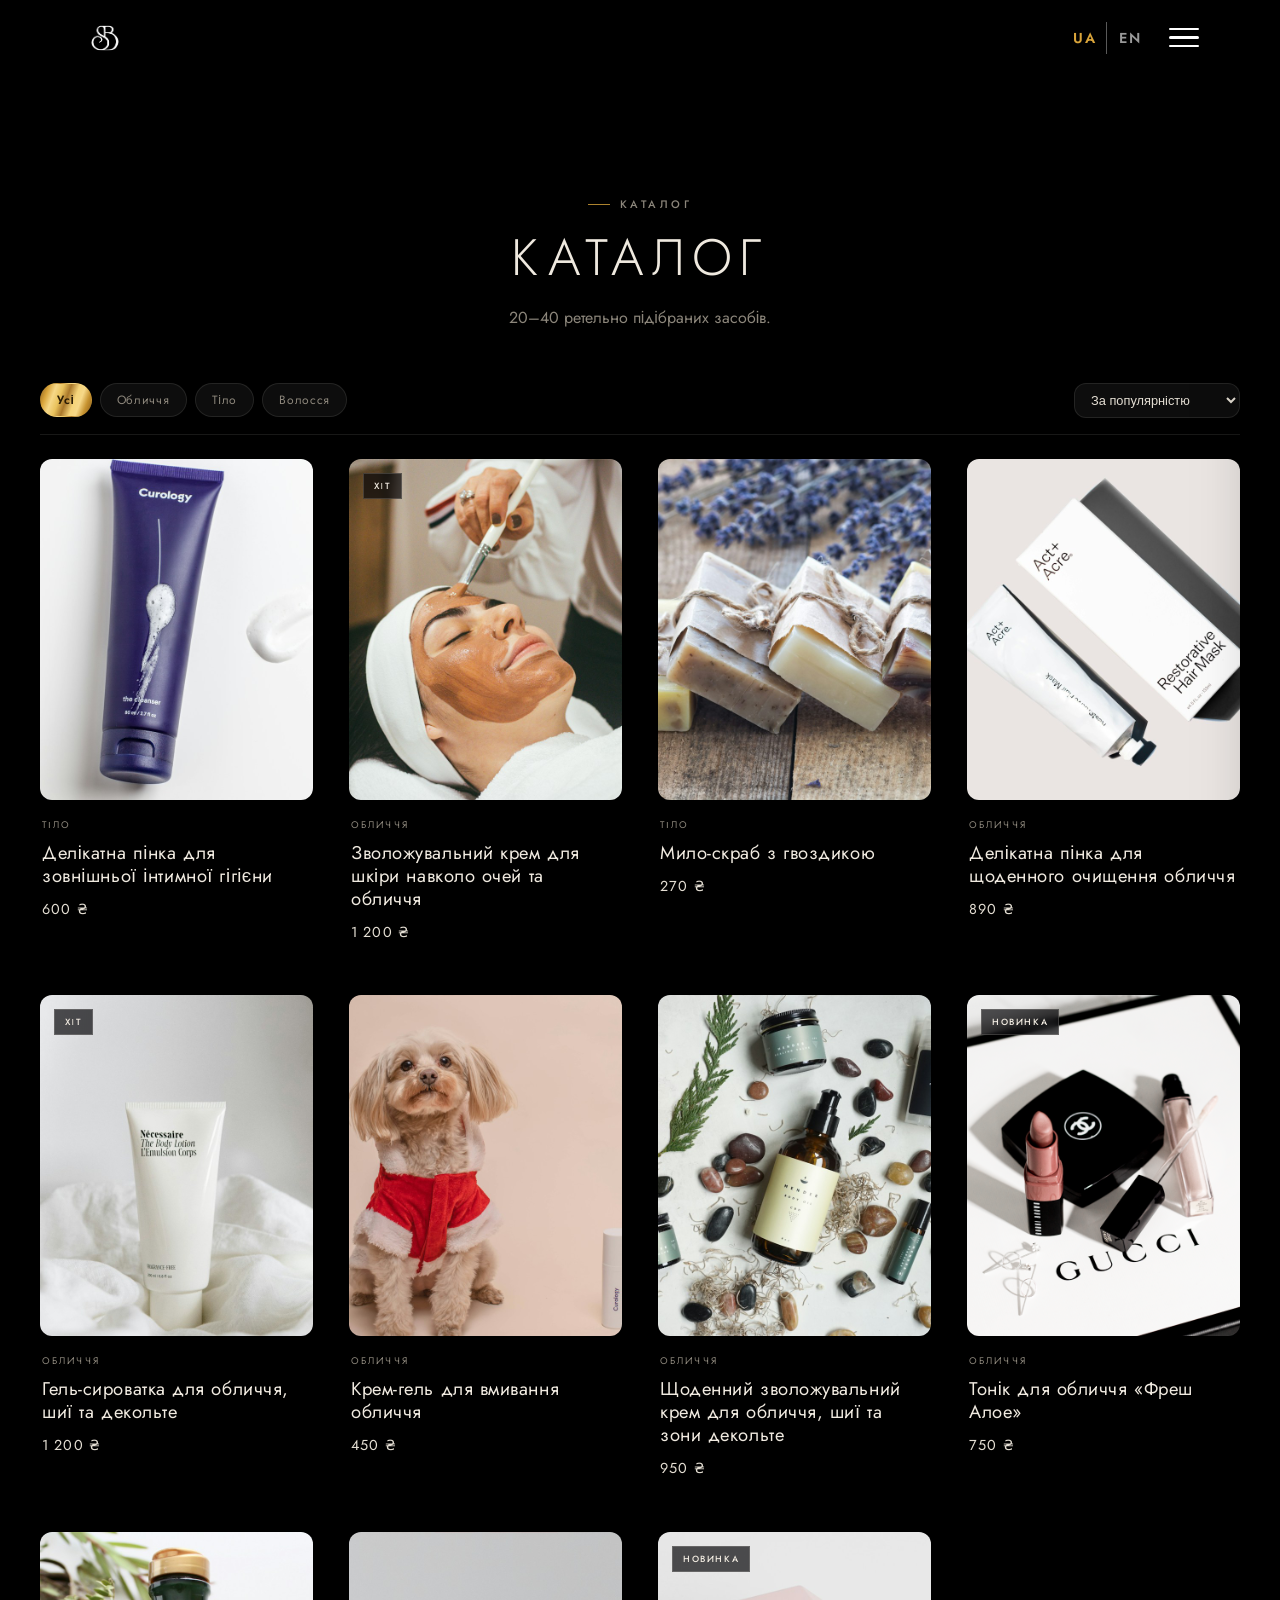
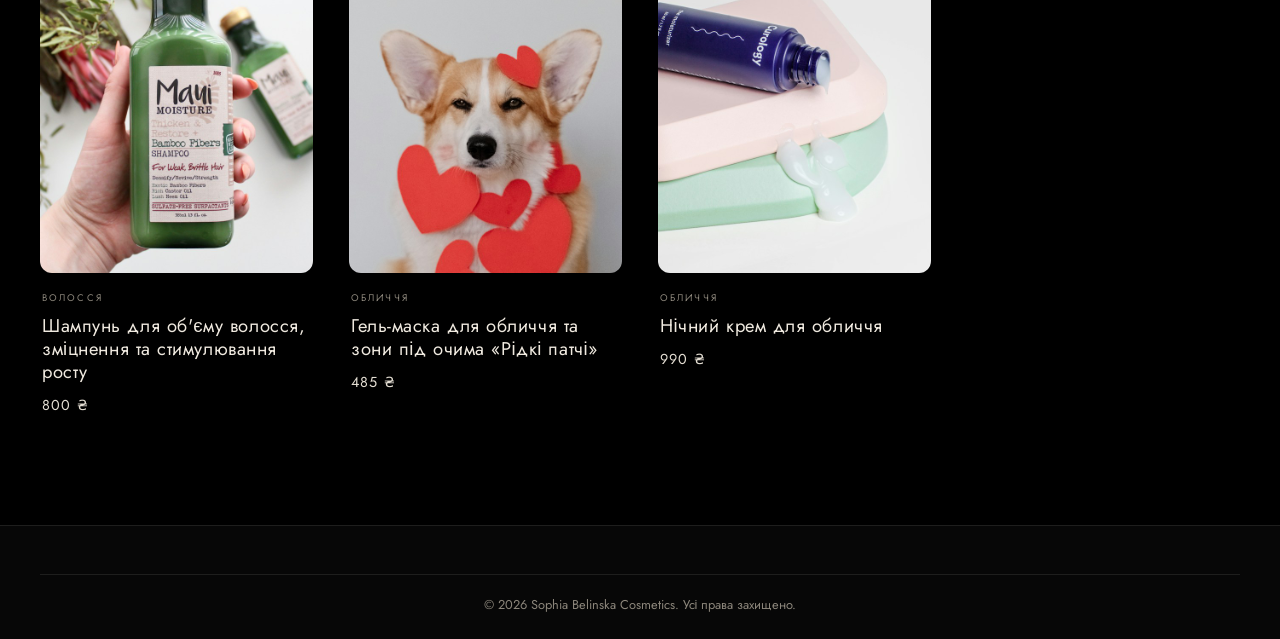
==== commit 98151656: "feat: brand + contacts pages, 11-product catalog, flyout menu, hero rework, black theme" ====
--- a/catalog.html
+++ b/catalog.html
@@ -15,33 +15,35 @@
     <div class="container header-inner">
       <a href="index.html" class="logo">
         <img src="assets/logo/monogram.png" alt="Sophie Bilynska Cosmetics" />
-        <span class="logo-text">Sophie <b>Bilynska</b></span>
       </a>
-      <nav class="nav">
-        <a href="catalog.html" class="active" data-i18n="nav.catalog">Каталог</a>
-        <a href="catalog.html" data-i18n="nav.bundles">Набори</a>
-        <a href="index.html#about" data-i18n="nav.about">Бренд</a>
-        <a href="index.html" data-i18n="nav.delivery">Доставка</a>
-        <a href="index.html" data-i18n="nav.contacts">Контакти</a>
-      </nav>
-      <div class="header-actions">
+      <div class="header-right">
         <div class="lang">
           <button data-lang="ua">UA</button>
           <button data-lang="en">EN</button>
         </div>
-        <button class="icon-btn" aria-label="Wishlist">♥</button>
-        <button class="icon-btn" aria-label="Cart">🛍<span class="cart-count">0</span></button>
-        <button class="burger" aria-label="Menu"><span></span><span></span><span></span></button>
+        <button class="burger" aria-label="Menu" aria-expanded="false"><span></span><span></span><span></span></button>
       </div>
     </div>
   </header>
 
-  <nav class="mobile-menu">
-    <a href="catalog.html" data-i18n="nav.catalog">Каталог</a>
-    <a href="catalog.html" data-i18n="nav.bundles">Набори</a>
-    <a href="index.html#about" data-i18n="nav.about">Бренд</a>
-    <a href="index.html" data-i18n="nav.delivery">Доставка</a>
-    <a href="index.html" data-i18n="nav.contacts">Контакти</a>
+  <!-- Flyout menu -->
+  <div class="menu-overlay"></div>
+  <nav class="mobile-menu" aria-label="Main menu">
+    <button class="menu-close" aria-label="Close">&times;</button>
+    <div class="menu-links">
+      <a href="brand.html" data-i18n="nav.about">Бренд</a>
+      <div class="menu-group">
+        <a href="catalog.html" class="menu-group-head" data-i18n="nav.catalog">Каталог</a>
+        <div class="submenu">
+          <a href="catalog.html" data-i18n="cat.face">Обличчя</a>
+          <a href="catalog.html" data-i18n="cat.body">Тіло</a>
+          <a href="catalog.html" data-i18n="cat.hair">Волосся</a>
+          <a href="catalog.html" data-i18n="nav.bundles">Набори</a>
+        </div>
+      </div>
+      <a href="contacts.html" data-i18n="nav.contacts">Контакти</a>
+      <a href="catalog.html" class="menu-cart">🛍 <span data-i18n="menu.cart">Кошик</span> <span class="cart-count">0</span></a>
+    </div>
   </nav>
 
   <div class="container">
@@ -54,9 +56,9 @@
     <div class="toolbar">
       <div class="filters">
         <button class="chip active" data-i18n="filter.all">Усі</button>
-        <button class="chip" data-i18n="cat.soap">Мило</button>
-        <button class="chip" data-i18n="cat.lips">Губи</button>
+        <button class="chip" data-i18n="cat.face">Обличчя</button>
         <button class="chip" data-i18n="cat.body">Тіло</button>
+        <button class="chip" data-i18n="cat.hair">Волосся</button>
       </div>
       <select class="select">
         <option data-i18n="sort.popular">За популярністю</option>
@@ -66,14 +68,17 @@
     </div>
 
     <div class="grid" style="padding-bottom:64px">
-      <div class="card-wrap reveal"><span class="card-badge" data-i18n="badge.best">Хіт</span><a href="product.html" class="card"><div class="card-media-wrap"><div class="card-media" style="background-image:url('assets/products/soap-flora.jpg')"></div></div><div class="card-body"><span class="card-cat" data-i18n="cat.soap">Мило</span><span class="card-name">Мило «Флора»</span><span class="card-price">320 ₴</span></div></a></div>
-      <div class="card-wrap reveal" data-delay="1"><span class="card-badge" data-i18n="badge.best">Хіт</span><a href="product.html" class="card"><div class="card-media-wrap"><div class="card-media" style="background-image:url('assets/products/soap-honey.jpg')"></div></div><div class="card-body"><span class="card-cat" data-i18n="cat.soap">Мило</span><span class="card-name">Мило «Сота»</span><span class="card-price">260 ₴</span></div></a></div>
-      <div class="card-wrap reveal" data-delay="2"><span class="card-badge" data-i18n="badge.new">Новинка</span><a href="product.html" class="card"><div class="card-media-wrap"><div class="card-media" style="background-image:url('assets/products/lipstick.jpg')"></div></div><div class="card-body"><span class="card-cat" data-i18n="cat.lips">Губи</span><span class="card-name">Бальзам для губ</span><span class="card-price">290 ₴</span></div></a></div>
-      <div class="card-wrap reveal" data-delay="3"><a href="product.html" class="card"><div class="card-media-wrap"><div class="card-media" style="background-image:url('assets/products/soap-heart.png')"></div></div><div class="card-body"><span class="card-cat" data-i18n="cat.soap">Мило</span><span class="card-name">Мило «Серце»</span><span class="card-price">340 ₴</span></div></a></div>
-      <div class="card-wrap reveal"><a href="product.html" class="card"><div class="card-media-wrap"><div class="card-media" style="background-image:url('assets/products/soap-honey.jpg')"></div></div><div class="card-body"><span class="card-cat" data-i18n="cat.soap">Мило</span><span class="card-name">Мило «Медове»</span><span class="card-price">260 ₴</span></div></a></div>
-      <div class="card-wrap reveal" data-delay="1"><a href="product.html" class="card"><div class="card-media-wrap"><div class="card-media" style="background-image:url('assets/products/lipstick.jpg')"></div></div><div class="card-body"><span class="card-cat" data-i18n="cat.lips">Губи</span><span class="card-name">Бальзам «Троянда»</span><span class="card-price">290 ₴</span></div></a></div>
-      <div class="card-wrap reveal" data-delay="2"><a href="product.html" class="card"><div class="card-media-wrap"><div class="card-media" style="background-image:url('assets/products/soap-flora.jpg')"></div></div><div class="card-body"><span class="card-cat" data-i18n="cat.soap">Мило</span><span class="card-name">Мило «Афіна»</span><span class="card-price">320 ₴</span></div></a></div>
-      <div class="card-wrap reveal" data-delay="3"><a href="product.html" class="card"><div class="card-media-wrap"><div class="card-media" style="background-image:url('assets/products/soap-heart.png')"></div></div><div class="card-body"><span class="card-cat" data-i18n="cat.soap">Мило</span><span class="card-name">Мило «Венера»</span><span class="card-price">340 ₴</span></div></a></div>
+      <div class="card-wrap reveal"><a href="product.html" class="card"><div class="card-media-wrap"><div class="card-media" style="background-image:url('assets/products/intimate-foam.jpg')"></div></div><div class="card-body"><span class="card-cat" data-i18n="cat.body">Тіло</span><span class="card-name">Делікатна пінка для зовнішньої інтимної гігієни</span><span class="card-price">600 ₴</span></div></a></div>
+      <div class="card-wrap reveal" data-delay="1"><span class="card-badge" data-i18n="badge.best">Хіт</span><a href="product.html" class="card"><div class="card-media-wrap"><div class="card-media" style="background-image:url('assets/products/eye-cream.jpg')"></div></div><div class="card-body"><span class="card-cat" data-i18n="cat.face">Обличчя</span><span class="card-name">Зволожувальний крем для шкіри навколо очей та обличчя</span><span class="card-price">1 200 ₴</span></div></a></div>
+      <div class="card-wrap reveal" data-delay="2"><a href="product.html" class="card"><div class="card-media-wrap"><div class="card-media" style="background-image:url('assets/products/scrub-soap.jpg')"></div></div><div class="card-body"><span class="card-cat" data-i18n="cat.body">Тіло</span><span class="card-name">Мило-скраб з гвоздикою</span><span class="card-price">270 ₴</span></div></a></div>
+      <div class="card-wrap reveal" data-delay="3"><a href="product.html" class="card"><div class="card-media-wrap"><div class="card-media" style="background-image:url('assets/products/face-foam.jpg')"></div></div><div class="card-body"><span class="card-cat" data-i18n="cat.face">Обличчя</span><span class="card-name">Делікатна пінка для щоденного очищення обличчя</span><span class="card-price">890 ₴</span></div></a></div>
+      <div class="card-wrap reveal"><span class="card-badge" data-i18n="badge.best">Хіт</span><a href="product.html" class="card"><div class="card-media-wrap"><div class="card-media" style="background-image:url('assets/products/serum-gel.jpg')"></div></div><div class="card-body"><span class="card-cat" data-i18n="cat.face">Обличчя</span><span class="card-name">Гель-сироватка для обличчя, шиї та декольте</span><span class="card-price">1 200 ₴</span></div></a></div>
+      <div class="card-wrap reveal" data-delay="1"><a href="product.html" class="card"><div class="card-media-wrap"><div class="card-media" style="background-image:url('assets/products/wash-gel.jpg')"></div></div><div class="card-body"><span class="card-cat" data-i18n="cat.face">Обличчя</span><span class="card-name">Крем-гель для вмивання обличчя</span><span class="card-price">450 ₴</span></div></a></div>
+      <div class="card-wrap reveal" data-delay="2"><a href="product.html" class="card"><div class="card-media-wrap"><div class="card-media" style="background-image:url('assets/products/day-cream.jpg')"></div></div><div class="card-body"><span class="card-cat" data-i18n="cat.face">Обличчя</span><span class="card-name">Щоденний зволожувальний крем для обличчя, шиї та зони декольте</span><span class="card-price">950 ₴</span></div></a></div>
+      <div class="card-wrap reveal" data-delay="3"><span class="card-badge" data-i18n="badge.new">Новинка</span><a href="product.html" class="card"><div class="card-media-wrap"><div class="card-media" style="background-image:url('assets/products/toner-aloe.jpg')"></div></div><div class="card-body"><span class="card-cat" data-i18n="cat.face">Обличчя</span><span class="card-name">Тонік для обличчя «Фреш Алое»</span><span class="card-price">750 ₴</span></div></a></div>
+      <div class="card-wrap reveal"><a href="product.html" class="card"><div class="card-media-wrap"><div class="card-media" style="background-image:url('assets/products/shampoo.jpg')"></div></div><div class="card-body"><span class="card-cat" data-i18n="cat.hair">Волосся</span><span class="card-name">Шампунь для об'єму волосся, зміцнення та стимулювання росту</span><span class="card-price">800 ₴</span></div></a></div>
+      <div class="card-wrap reveal" data-delay="1"><a href="product.html" class="card"><div class="card-media-wrap"><div class="card-media" style="background-image:url('assets/products/gel-mask.jpg')"></div></div><div class="card-body"><span class="card-cat" data-i18n="cat.face">Обличчя</span><span class="card-name">Гель-маска для обличчя та зони під очима «Рідкі патчі»</span><span class="card-price">485 ₴</span></div></a></div>
+      <div class="card-wrap reveal" data-delay="2"><span class="card-badge" data-i18n="badge.new">Новинка</span><a href="product.html" class="card"><div class="card-media-wrap"><div class="card-media" style="background-image:url('assets/products/night-cream.jpg')"></div></div><div class="card-body"><span class="card-cat" data-i18n="cat.face">Обличчя</span><span class="card-name">Нічний крем для обличчя</span><span class="card-price">990 ₴</span></div></a></div>
     </div>
   </div>
 
--- a/css/style.css
+++ b/css/style.css
@@ -45,9 +45,10 @@
 :root {
   /* Palette — deep warm black, bone/pearl, gold used sparingly as a rare accent.
      Luxury palettes stay under ~5 active colours and lean on material contrast. */
-  --black: #08080a;
-  --black-soft: #0e0e11;
-  --black-card: #121216;
+  /* Pure black base — the primary site background. */
+  --black: #000000;
+  --black-soft: #070707;
+  --black-card: #0d0d0d;
 
   /* Gold — tuned to the polished metal of the brand's lipstick cases:
      bright near-white glints, warm gold mids, deep bronze shadows.
@@ -95,6 +96,8 @@
   --radius-sm: 8px;
   --header-h: 76px;
   --transition: 0.4s ease;
+  /* Shared page edge — logo, hero text and burger all align to this inset */
+  --edge: clamp(20px, 6vw, 88px);
 
   /* Generous spacing scale — whitespace is the cheapest luxury signal */
   --space-section: clamp(72px, 12vw, 160px);
@@ -116,6 +119,9 @@
 html {
   scroll-behavior: smooth;
   -webkit-text-size-adjust: 100%;
+  background: var(--black);
+  /* Kill the rubber-band / bounce overscroll */
+  overscroll-behavior: none;
 }
 
 body {
@@ -125,6 +131,7 @@
   line-height: 1.6;
   font-size: 16px;
   overflow-x: hidden;
+  overscroll-behavior: none;
 }
 
 img {
@@ -235,62 +242,73 @@
 /* ---------- Buttons ----------
    Outline button with a bone border that fills from the bottom on hover.
    The slow sweep reads more considered than a shiny gradient. */
+/* All buttons share the hero CTA language: transparent, sharp corners,
+   a broken corner-bracket frame that grows (but never fully closes) on hover,
+   and a crisp white label with a soft black shadow. */
 .btn {
   position: relative;
   display: inline-flex;
   align-items: center;
   justify-content: center;
   gap: 10px;
-  padding: 17px 42px;
-  border: 1px solid var(--line-strong);
+  padding: 18px 56px;
+  border: none;
   background: transparent;
-  color: var(--cream);
+  color: #ffffff;
   font-family: var(--font-head);
-  font-size: 0.72rem;
-  letter-spacing: 0.22em;
-  text-transform: uppercase;
-  border-radius: 999px;
-  overflow: hidden;
-  isolation: isolate;
-  transition: color 0.5s var(--ease-lux), border-color 0.5s var(--ease-lux);
-}
-
-.btn::before {
+  font-size: 0.78rem;
+  letter-spacing: 0.2em;
+  text-transform: uppercase;
+  font-weight: 600;
+  border-radius: 0;
+  text-shadow: 0 1px 4px rgba(0, 0, 0, 0.8);
+  transition: color 0.4s var(--ease-lux);
+}
+
+/* Top-left + bottom-right corner brackets */
+.btn::before,
+.btn::after {
   content: "";
   position: absolute;
-  inset: 0;
-  z-index: -1;
-  background: var(--cream);
-  transform: translateY(101%);
-  transition: transform 0.5s var(--ease-lux);
-}
-
-.btn:hover {
-  color: var(--black);
-  border-color: var(--cream);
-}
-
-.btn:hover::before {
-  transform: translateY(0);
-}
-
-/* Primary (filled): solid bone that inverts to a gold-hairline outline on hover */
+  width: 22px;
+  height: 22px;
+  transition: width 0.5s ease, height 0.5s ease;
+  filter: drop-shadow(0 0 2px rgba(0, 0, 0, 0.4));
+  pointer-events: none;
+}
+
+.btn::before {
+  top: -1px;
+  left: -1px;
+  border-top: 1px solid rgba(255, 255, 255, 0.85);
+  border-left: 1px solid rgba(255, 255, 255, 0.85);
+}
+
+.btn::after {
+  bottom: -1px;
+  right: -1px;
+  border-bottom: 1px solid rgba(255, 255, 255, 0.85);
+  border-right: 1px solid rgba(255, 255, 255, 0.85);
+}
+
+/* Brackets grow toward each other on hover, leaving a gap (70% max) */
+.btn:hover::before,
+.btn:hover::after,
+.btn:focus-visible::before,
+.btn:focus-visible::after {
+  width: 70%;
+  height: 70%;
+}
+
+.btn:hover,
+.btn:focus-visible {
+  color: var(--gold-light);
+}
+
+/* Filled variant now behaves the same as the outline hero button */
 .btn-fill {
-  background: var(--cream);
-  border-color: var(--cream);
-  color: var(--black);
-  font-weight: 600;
-}
-
-.btn-fill::before {
   background: transparent;
-  transform: translateY(0);
-}
-
-.btn-fill:hover {
-  color: var(--gold);
-  border-color: var(--gold);
-  background: transparent;
+  color: #ffffff;
 }
 
 .btn-block {
@@ -303,6 +321,8 @@
   top: 0;
   z-index: 100;
   height: var(--header-h);
+  /* positioning context for the edge-aligned logo + burger */
+  /* (sticky already establishes a containing block) */
   background: transparent;
   backdrop-filter: blur(0px);
   border-bottom: 1px solid transparent;
@@ -310,11 +330,11 @@
     height var(--transition), box-shadow var(--transition), backdrop-filter var(--transition);
 }
 
-/* Condensed state once the page is scrolled */
+/* Header stays fully transparent at all times — on hero and while scrolling */
 .header.scrolled {
-  background: rgba(8, 8, 10, 0.82);
-  backdrop-filter: blur(16px) saturate(1.1);
-  border-bottom-color: var(--line);
+  background: transparent;
+  backdrop-filter: none;
+  border-bottom-color: transparent;
 }
 
 /* Thin gold scroll-progress thread — 1px, understated */
@@ -340,7 +360,20 @@
   gap: 16px;
 }
 
+/* Left group: logo pinned to the corner + language next to it */
+.header-left {
+  display: flex;
+  align-items: center;
+  gap: 20px;
+}
+
+/* Logo in the top-left corner */
 .logo {
+  position: absolute;
+  top: 50%;
+  left: var(--edge);
+  transform: translateY(-50%);
+  z-index: 120;
   display: flex;
   align-items: center;
   gap: 10px;
@@ -348,8 +381,22 @@
 }
 
 .logo img {
-  height: 38px;
+  height: 56px;
   width: auto;
+  /* White monogram with a soft black shadow, matching the hero title treatment */
+  filter:
+    brightness(0) invert(1)
+    drop-shadow(0 2px 5px rgba(0, 0, 0, 0.8))
+    drop-shadow(0 1px 2px rgba(0, 0, 0, 0.9));
+  transition: filter var(--transition), transform var(--transition);
+}
+
+.logo:hover img {
+  filter:
+    brightness(0) invert(1)
+    drop-shadow(0 2px 7px rgba(0, 0, 0, 0.85))
+    drop-shadow(0 0 10px rgba(255, 255, 255, 0.4));
+  transform: translateY(-1px) scale(1.02);
 }
 
 .logo-text {
@@ -381,7 +428,7 @@
 
 .nav a {
   position: relative;
-  font-size: 0.8rem;
+  font-size: 1.04rem; /* +30% from 0.8rem */
   letter-spacing: 0.1em;
   text-transform: uppercase;
   color: var(--text-muted);
@@ -449,44 +496,68 @@
   padding: 0 4px;
 }
 
-/* Language switcher */
+/* Language switcher — two independent buttons, UA | EN, each clickable
+   on its own. No shared container hover that would block selection. */
 .lang {
-  display: flex;
-  border: 1px solid var(--line);
-  border-radius: var(--radius);
-  overflow: hidden;
+  display: inline-flex;
+  align-items: center;
+  gap: 2px;
+}
+
+/* Thin divider between the two languages */
+.lang button + button {
+  border-left: 1px solid rgba(255, 255, 255, 0.35);
+  padding-left: 12px;
+  margin-left: 4px;
 }
 
 .lang button {
   background: none;
   border: none;
-  color: var(--text-muted);
-  font-size: 0.72rem;
+  cursor: pointer;
+  color: rgba(255, 255, 255, 0.6);
+  font-size: 0.9rem; /* +25% from 0.72rem */
   letter-spacing: 0.1em;
-  padding: 5px 9px;
-  transition: all var(--transition);
-}
-
+  font-weight: 600;
+  padding: 6px 4px;
+  text-shadow: 0 1px 4px rgba(0, 0, 0, 0.8);
+  transition: color var(--transition);
+}
+
+.lang button:hover { color: #ffffff; }
+
+/* Active language — gold, clearly marked */
 .lang button.active {
-  background: var(--gold);
-  color: var(--black);
-}
-
-/* Burger */
+  color: var(--gold);
+}
+
+/* Right group: language + burger, pinned to the right edge (mirrors logo) */
+.header-right {
+  position: absolute;
+  top: 50%;
+  right: var(--edge);
+  transform: translateY(-50%);
+  z-index: 120;
+  display: flex;
+  align-items: center;
+  gap: 20px;
+}
+
 .burger {
   display: inline-flex;
   flex-direction: column;
-  gap: 4px;
+  gap: 6px;
   background: none;
   border: none;
   padding: 4px;
 }
 
 .burger span {
-  width: 22px;
-  height: 2px;
-  background: var(--text);
+  width: 30px;
+  height: 2.5px;
+  background: #ffffff;
   border-radius: 2px;
+  box-shadow: 0 1px 3px rgba(0, 0, 0, 0.5);
   transition: transform 0.4s var(--ease-lux), opacity 0.3s var(--ease-lux),
     background 0.3s var(--ease-lux);
 }
@@ -525,102 +596,125 @@
 
 /* Flyout menu — slides in from the LEFT like dior.com.
    A panel, not a full-bleed screen, with the page darkened behind it. */
+/* Flyout drawer — floats on the RIGHT with a 20px gap on every side,
+   translucent with a strong blur so the page shows through softly. */
 .mobile-menu {
   position: fixed;
-  top: 0;
-  left: 0;
-  bottom: 0;
-  width: min(440px, 88vw);
-  background: linear-gradient(180deg, #0c0b0d 0%, #121016 100%);
-  border-right: 1px solid var(--line);
-  box-shadow: 40px 0 80px rgba(0, 0, 0, 0.5);
-  transform: translateX(-100%);
-  transition: transform 0.6s var(--ease-lux);
+  top: calc(var(--header-h) + 10px); /* sits 10px below the header, not the screen */
+  right: 20px;
+  bottom: 20px;
+  width: min(420px, calc(100vw - 40px));
+  background: rgba(14, 13, 16, 0.55);
+  -webkit-backdrop-filter: blur(28px) saturate(1.2);
+  backdrop-filter: blur(28px) saturate(1.2);
+  border: 1px solid rgba(255, 255, 255, 0.08);
+  border-radius: 18px;
+  box-shadow: 0 30px 80px rgba(0, 0, 0, 0.55);
+  transform: translateX(calc(100% + 24px));
+  transition: transform 0.6s var(--ease-lux), opacity 0.6s var(--ease-lux);
   z-index: 99;
-  padding: calc(var(--header-h) + 36px) 40px 40px;
+  padding: 72px 36px 36px;
   display: flex;
   flex-direction: column;
-  gap: 0;
   overflow-y: auto;
+  /* Keep the drawer's scroll from rubber-banding or chaining to the page */
+  overscroll-behavior: contain;
 }
 
 .mobile-menu.open {
   transform: translateX(0);
 }
 
-/* Thin gold rule above the links — language-neutral kicker */
-.mobile-menu::before {
-  content: "";
-  width: 32px;
-  height: 1px;
-  background: var(--gold);
-  margin-bottom: 28px;
-  opacity: 0;
-  transform: scaleX(0);
-  transform-origin: left;
-  transition: opacity 0.5s var(--ease-lux), transform 0.5s var(--ease-lux);
-  transition-delay: 0.1s;
-}
-
-.mobile-menu.open::before {
-  opacity: 1;
-  transform: scaleX(1);
-}
-
-.mobile-menu a {
+/* Close button, top-right inside the drawer */
+.menu-close {
+  position: absolute;
+  top: 18px;
+  right: 22px;
+  background: none;
+  border: none;
+  color: var(--cream);
+  font-size: 1.8rem;
+  line-height: 1;
+  cursor: pointer;
+  transition: color var(--transition);
+}
+.menu-close:hover { color: var(--gold); }
+
+/* Link stack — 1.5-line spacing between items */
+.menu-links {
+  display: flex;
+  flex-direction: column;
+  gap: 1.5em;
+}
+
+.menu-links > a,
+.menu-group-head {
   position: relative;
   font-family: var(--font-display);
-  font-size: 1.5rem;
+  font-size: 1.4rem;
   font-weight: 300;
   letter-spacing: 0.12em;
   text-transform: uppercase;
   line-height: 1.1;
-  padding: 18px 0;
-  border-bottom: 1px solid var(--line);
   color: var(--cream);
-  /* Each item starts shifted up + transparent; revealed in a slow cascade */
-  opacity: 0;
-  transform: translateY(18px);
-  transition: color 0.4s var(--ease-lux),
-    opacity 0.6s var(--ease-lux),
-    transform 0.6s var(--ease-lux);
-}
-
-/* Gold tick that grows from the left on hover / active */
-.mobile-menu a::before {
-  content: "";
-  position: absolute;
-  left: 0;
-  top: 50%;
-  width: 0;
-  height: 1px;
-  background: var(--gold);
-  transform: translateY(-50%);
-  transition: width 0.4s var(--ease-lux);
-}
-
-.mobile-menu.open a {
-  opacity: 1;
-  transform: translateY(0);
-}
-
-/* Staggered reveal of menu links — slow, confident cascade */
-.mobile-menu.open a:nth-child(1) { transition-delay: 0.14s; }
-.mobile-menu.open a:nth-child(2) { transition-delay: 0.21s; }
-.mobile-menu.open a:nth-child(3) { transition-delay: 0.28s; }
-.mobile-menu.open a:nth-child(4) { transition-delay: 0.35s; }
-.mobile-menu.open a:nth-child(5) { transition-delay: 0.42s; }
-
-.mobile-menu a:hover,
-.mobile-menu a:focus-visible {
+  transition: color var(--transition), padding-left var(--transition);
+}
+
+.menu-links > a:hover,
+.menu-group-head:hover { color: var(--gold); padding-left: 8px; }
+
+/* Catalog group with its expanded submenu */
+.menu-group { display: flex; flex-direction: column; gap: 1.5em; }
+
+.submenu {
+  display: flex;
+  flex-direction: column;
+  gap: 1.1em;
+  padding-left: 18px;
+  border-left: 1px solid var(--line);
+  margin-top: 0.3em;
+}
+
+.submenu a {
+  font-family: var(--font-body);
+  font-size: 0.95rem;
+  letter-spacing: 0.08em;
+  text-transform: uppercase;
+  color: var(--text-muted);
+  transition: color var(--transition), padding-left var(--transition);
+}
+.submenu a:hover { color: var(--gold); padding-left: 6px; }
+
+/* Cart row */
+.menu-cart {
+  display: flex;
+  align-items: center;
+  gap: 10px;
+  margin-top: 0.5em;
+  padding-top: 1.5em;
+  border-top: 1px solid var(--line);
+  font-size: 1rem;
+  letter-spacing: 0.1em;
+  text-transform: uppercase;
+  color: var(--cream);
+  transition: color var(--transition);
+}
+.menu-cart:hover { color: var(--gold); }
+.menu-cart .cart-count {
+  background: rgba(232, 184, 75, 0.14);
   color: var(--gold);
-  padding-left: 30px;
-}
-
-.mobile-menu a:hover::before,
-.mobile-menu a:focus-visible::before {
-  width: 20px;
-}
+  border-radius: 999px;
+  min-width: 22px;
+  height: 22px;
+  display: inline-grid;
+  place-items: center;
+  font-size: 0.75rem;
+  padding: 0 6px;
+}
+
+/* Fade/slide the whole link stack in when the drawer opens */
+.menu-links { opacity: 0; transform: translateY(14px); transition: opacity 0.5s var(--ease-lux) 0.1s, transform 0.5s var(--ease-lux) 0.1s; }
+.mobile-menu.open .menu-links { opacity: 1; transform: none; }
 
 /* ---------- Hero ---------- */
 .hero {
@@ -796,7 +890,7 @@
 
 .card-media {
   aspect-ratio: 4 / 5;
-  background: #0d0c0e;
+  background: #070707;
   background-size: cover;
   background-position: center;
   display: grid;
@@ -935,7 +1029,7 @@
   padding: 22px;
   /* The inline background-image set in HTML is inherited by ::after and zoomed.
      The element itself paints only a fallback colour, never the static photo. */
-  background-color: #0d0c0e;
+  background-color: #070707;
   background-repeat: no-repeat;
   background-position: center;
   background-size: 0 0; /* hide the static copy on the element; ::after shows it */
@@ -1174,7 +1268,7 @@
 
 .pdp-main {
   aspect-ratio: 1 / 1;
-  background: #0d0c0e;
+  background: #070707;
   background-size: cover;
   background-position: center;
   border: 1px solid var(--line);
@@ -1384,8 +1478,6 @@
 }
 
 @media (min-width: 900px) {
-  .nav { display: flex; }
-  .burger { display: none; }
   .grid { grid-template-columns: repeat(4, 1fr); gap: 48px 36px; }
   .footer-grid { grid-template-columns: 2fr 1fr 1fr 1fr; }
   .pdp { grid-template-columns: 1fr 1fr; gap: 72px; align-items: start; }
@@ -1406,7 +1498,7 @@
 
 .editorial-media {
   min-height: 56vh;
-  background: #0d0c0e center / cover no-repeat;
+  background: #070707 center / cover no-repeat;
 }
 
 .editorial-body {
@@ -1473,7 +1565,7 @@
   border-radius: var(--radius);
   overflow: hidden;
   border: 1px solid var(--line);
-  background: #0d0c0e center / cover no-repeat;
+  background: #070707 center / cover no-repeat;
 }
 
 .story-media::after {
@@ -1583,3 +1675,273 @@
   .hero-inner > * { opacity: 1 !important; transform: none !important; }
   .hero-photo { transform: none !important; }
 }
+
+/* ============================================================
+   Brand page + Blog
+   ============================================================ */
+
+/* Brand hero banner */
+.brand-hero {
+  position: relative;
+  min-height: 62vh;
+  display: grid;
+  place-items: center;
+  text-align: center;
+  overflow: hidden;
+  background: #000000 center / cover no-repeat;
+}
+
+.brand-hero::after {
+  content: "";
+  position: absolute;
+  inset: 0;
+  background: linear-gradient(180deg, rgba(11,11,12,0.55), rgba(11,11,12,0.8));
+}
+
+.brand-hero-inner {
+  position: relative;
+  z-index: 1;
+  padding: 72px 20px;
+  max-width: 760px;
+}
+
+.brand-hero h1 {
+  font-family: var(--font-display, "Futura PT", "Jost", sans-serif);
+  font-size: clamp(2.2rem, 7vw, 4rem);
+  letter-spacing: 0.1em;
+  text-transform: uppercase;
+  color: #fff;
+  margin: 14px 0 18px;
+  text-shadow: 0 2px 14px rgba(0,0,0,0.7);
+}
+
+.brand-hero p {
+  color: var(--cream);
+  font-size: clamp(1rem, 2.2vw, 1.2rem);
+  line-height: 1.7;
+  max-width: 600px;
+  margin: 0 auto;
+}
+
+/* Mission / intro prose */
+.brand-intro {
+  max-width: 760px;
+  margin: 0 auto;
+  text-align: center;
+}
+
+.brand-intro p {
+  color: var(--text-muted);
+  font-size: 1.05rem;
+  line-height: 1.8;
+  margin-bottom: 18px;
+}
+
+/* Values grid */
+.values {
+  display: grid;
+  grid-template-columns: 1fr;
+  gap: 18px;
+}
+
+.value {
+  background: var(--black-card);
+  border: 1px solid var(--line);
+  border-radius: var(--radius);
+  padding: 28px 24px;
+  transition: border-color var(--transition), transform var(--transition);
+}
+
+.value:hover { border-color: var(--gold); transform: translateY(-3px); }
+
+.value-icon { font-size: 2rem; margin-bottom: 14px; }
+
+.value h3 {
+  font-family: var(--font-head);
+  font-size: 1.2rem;
+  color: var(--cream);
+  margin-bottom: 10px;
+}
+
+.value p { color: var(--text-muted); font-size: 0.94rem; line-height: 1.7; }
+
+/* Split feature (image + text) */
+.feature {
+  display: grid;
+  gap: 32px;
+  align-items: center;
+}
+
+.feature-media {
+  aspect-ratio: 4 / 3;
+  border-radius: var(--radius);
+  border: 1px solid var(--line);
+  background: #070707 center / cover no-repeat;
+}
+
+.feature-body h2 {
+  font-size: clamp(1.6rem, 4vw, 2.4rem);
+  margin-bottom: 16px;
+}
+
+.feature-body p { color: var(--text-muted); line-height: 1.8; margin-bottom: 14px; }
+
+/* Blog grid */
+.blog-grid {
+  display: grid;
+  grid-template-columns: 1fr;
+  gap: 24px;
+}
+
+.post {
+  background: var(--black-card);
+  border: 1px solid var(--line);
+  border-radius: var(--radius);
+  overflow: hidden;
+  display: flex;
+  flex-direction: column;
+  transition: border-color var(--transition), transform var(--transition);
+}
+
+.post:hover { border-color: var(--gold); transform: translateY(-4px); }
+
+.post-media {
+  aspect-ratio: 16 / 10;
+  background: #070707 center / cover no-repeat;
+}
+
+.post-body { padding: 20px; display: flex; flex-direction: column; gap: 10px; flex: 1; }
+
+.post-tag {
+  font-size: 0.66rem;
+  letter-spacing: 0.18em;
+  text-transform: uppercase;
+  color: var(--gold);
+}
+
+.post h3 {
+  font-family: var(--font-head);
+  font-size: 1.15rem;
+  color: var(--cream);
+  line-height: 1.35;
+}
+
+.post p { color: var(--text-muted); font-size: 0.92rem; line-height: 1.65; }
+
+.post-more {
+  margin-top: auto;
+  font-size: 0.74rem;
+  letter-spacing: 0.14em;
+  text-transform: uppercase;
+  color: var(--gold);
+}
+
+/* Single featured blog article */
+.post-feature {
+  display: grid;
+  grid-template-columns: 1fr;
+  gap: 0;
+  background: var(--black-card);
+  border: 1px solid var(--line);
+  border-radius: var(--radius);
+  overflow: hidden;
+  max-width: 1000px;
+  margin: 0 auto;
+}
+
+.post-feature-media {
+  min-height: 240px;
+  background: #070707 center / cover no-repeat;
+}
+
+.post-feature-body {
+  padding: 28px 26px;
+  display: flex;
+  flex-direction: column;
+  gap: 12px;
+}
+
+.post-feature-body h3 {
+  font-family: var(--font-head);
+  font-size: clamp(1.3rem, 3vw, 1.7rem);
+  color: var(--cream);
+  line-height: 1.3;
+}
+
+.post-feature-body p { color: var(--text-muted); font-size: 0.96rem; line-height: 1.75; }
+
+@media (min-width: 680px) {
+  .values { grid-template-columns: repeat(3, 1fr); }
+}
+
+@media (min-width: 820px) {
+  .post-feature { grid-template-columns: 1fr 1fr; }
+  .post-feature-body { padding: 40px 38px; }
+}
+
+@media (min-width: 900px) {
+  .feature { grid-template-columns: 1fr 1fr; gap: 56px; }
+  .feature--reverse .feature-media { order: 2; }
+}
+
+/* ============================================================
+   Contacts page
+   ============================================================ */
+.contacts-grid {
+  display: grid;
+  grid-template-columns: 1fr;
+  gap: 32px;
+}
+
+.contacts-info h2,
+.contacts-form h2 {
+  font-size: clamp(1.4rem, 3.5vw, 2rem);
+  margin-bottom: 22px;
+}
+
+.contacts-list { display: flex; flex-direction: column; gap: 18px; }
+
+.contacts-list li {
+  display: flex;
+  flex-direction: column;
+  gap: 4px;
+  padding-bottom: 16px;
+  border-bottom: 1px solid var(--line);
+}
+
+.ci-label {
+  font-size: 0.7rem;
+  letter-spacing: 0.18em;
+  text-transform: uppercase;
+  color: var(--text-muted);
+}
+
+.contacts-list a,
+.contacts-list span:not(.ci-label) {
+  color: var(--cream);
+  font-size: 1.05rem;
+}
+
+.contacts-list a:hover { color: var(--gold); }
+
+.contacts-form { display: flex; flex-direction: column; gap: 14px; }
+
+.field {
+  width: 100%;
+  background: var(--black-card);
+  border: 1px solid var(--line);
+  border-radius: var(--radius);
+  color: var(--text);
+  font-family: inherit;
+  font-size: 0.95rem;
+  padding: 14px 16px;
+  transition: border-color var(--transition);
+}
+
+.field:focus { outline: none; border-color: var(--gold); }
+.field::placeholder { color: var(--text-muted); }
+textarea.field { resize: vertical; }
+
+@media (min-width: 820px) {
+  .contacts-grid { grid-template-columns: 1fr 1fr; gap: 56px; align-items: start; }
+}
